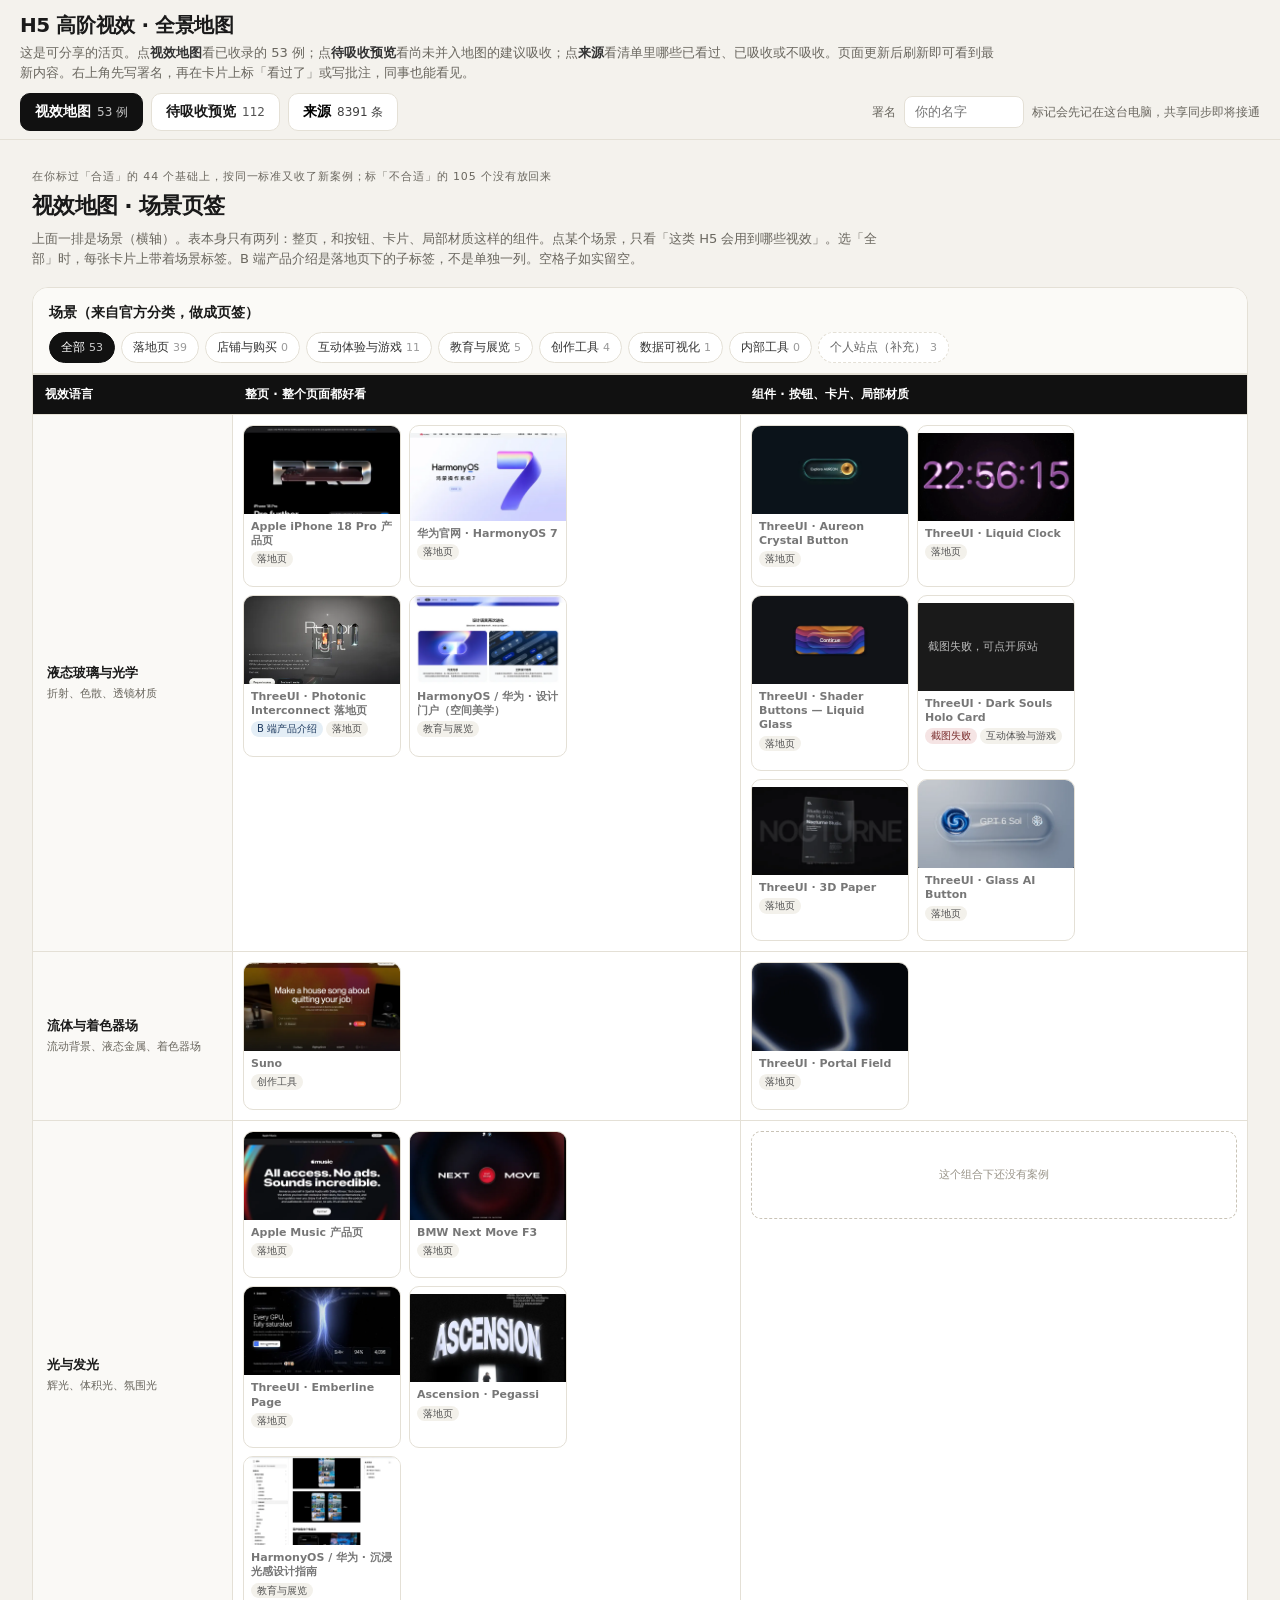
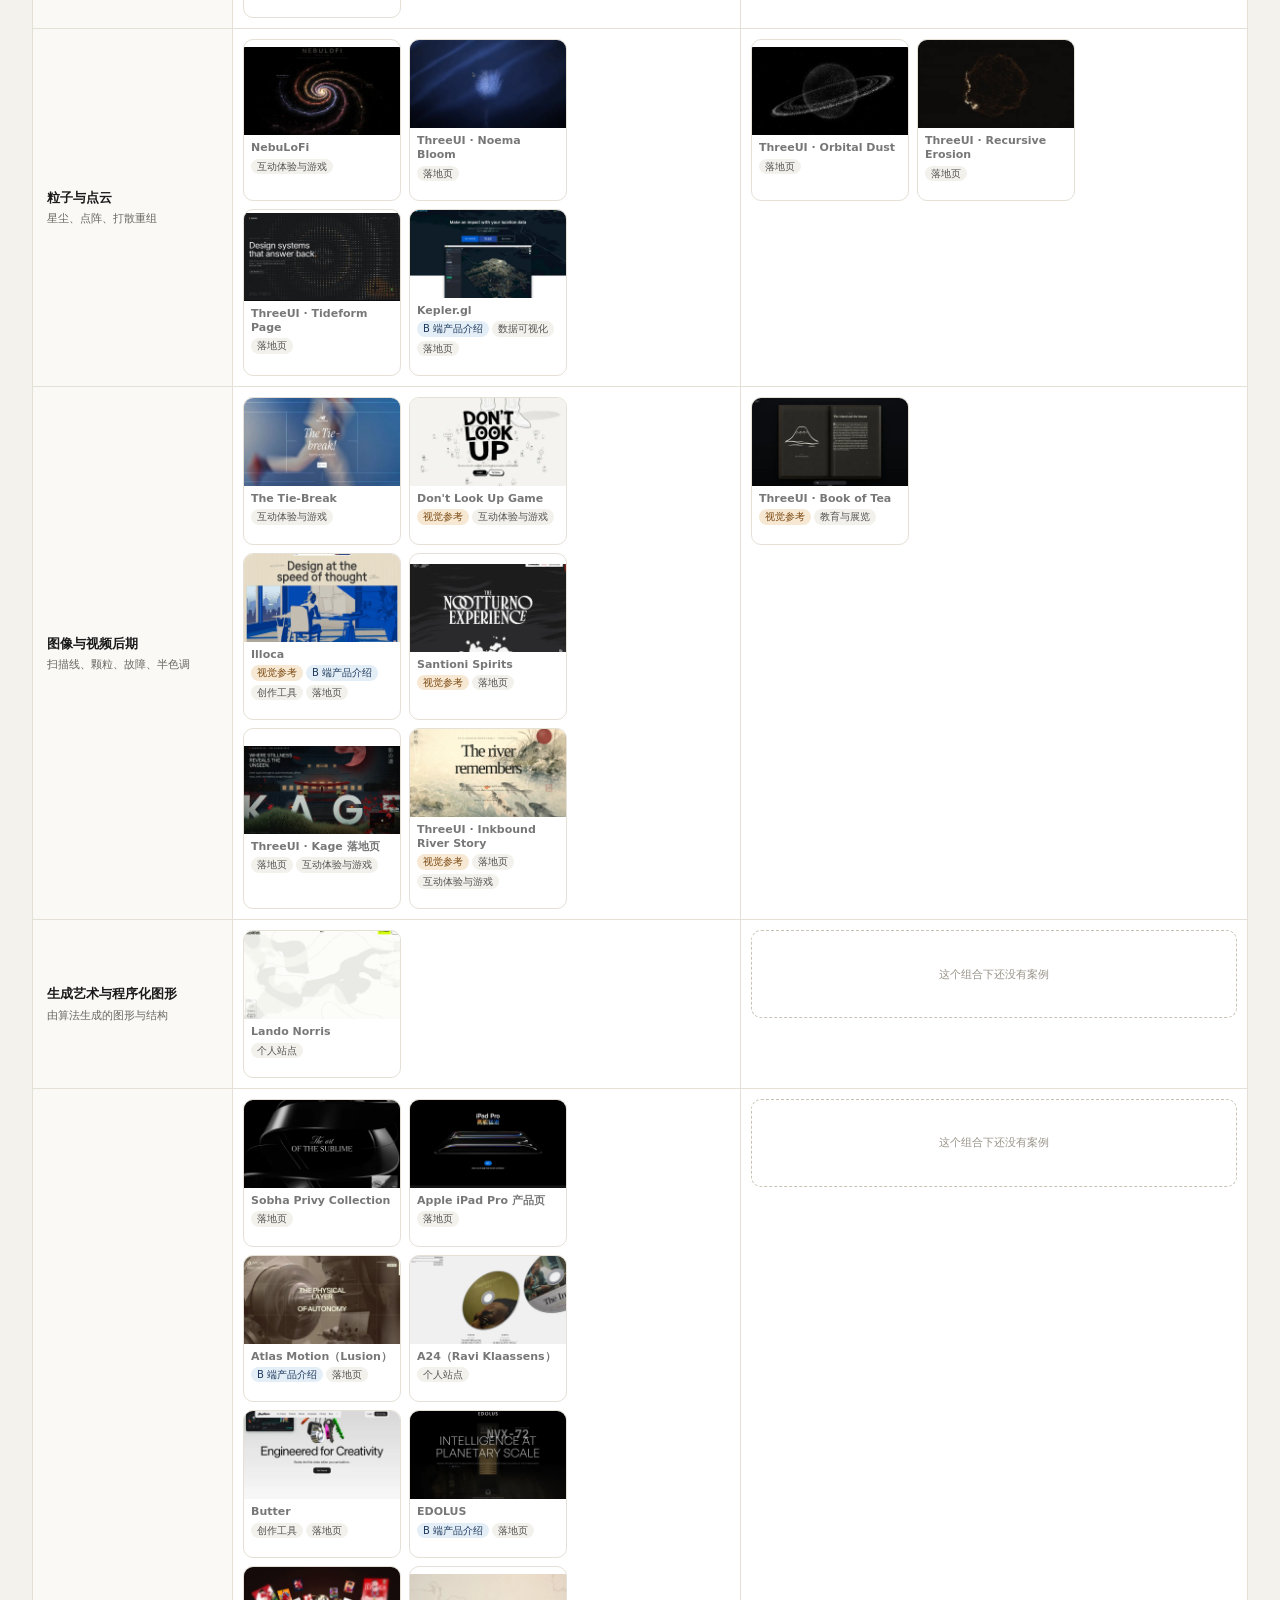
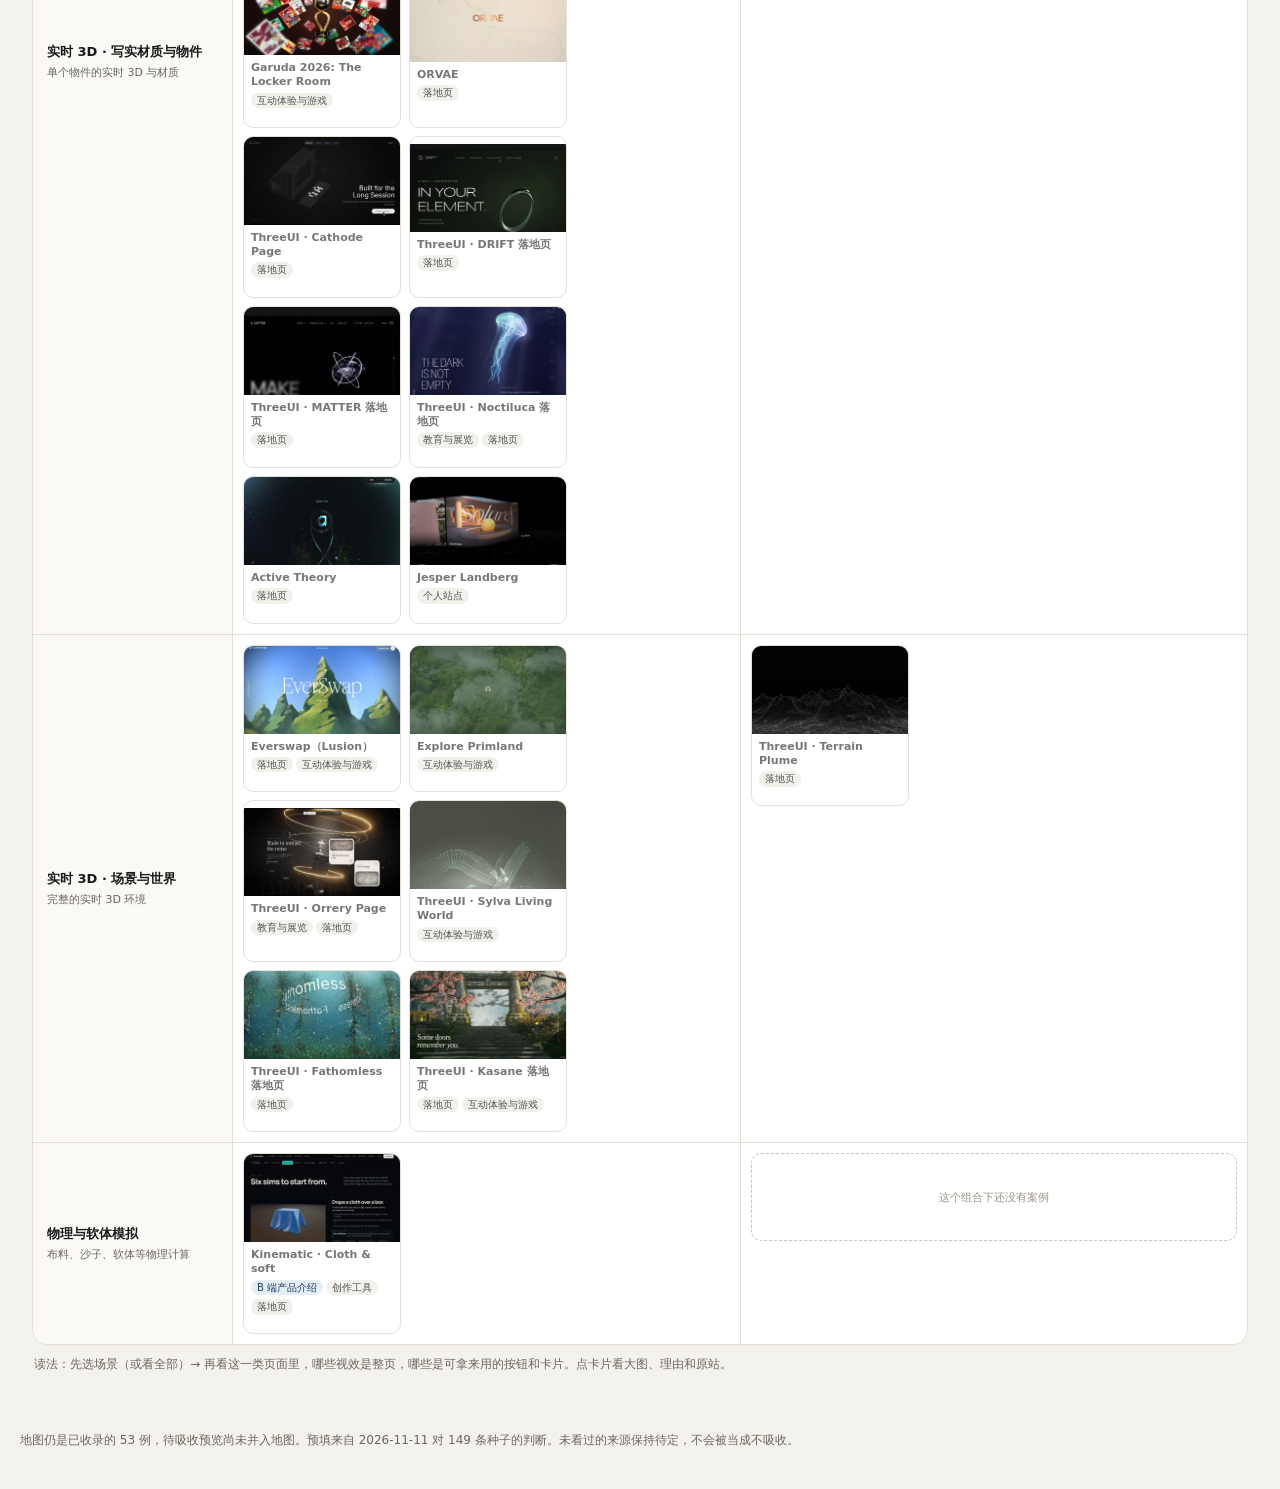
==== index.html @ dbc1c1e2 "Add living H5 VFX map and staging preview for link sharing. The page keeps the current 53-case map a" ====
<!DOCTYPE html>
<html lang="zh-Hans">
<head>
<meta charset="UTF-8">
<meta name="viewport" content="width=device-width, initial-scale=1">
<meta name="robots" content="noindex,nofollow">
<title>H5 高阶视效 · 全景地图（活页）</title>
<style>


:root{
  --bg:#f4f2ed; --ink:#1a1a1a; --muted:#6a675f; --line:#e4e0d6;
  --card:#fff; --gold:#b45309; --dash:#c9c3b6;
  --ok:#0d7a4f; --okbg:#e8f6ee; --no:#9a3b32; --nobg:#fbeceb;
  --wait:#6b5a2c; --waitbg:#f4efe3; --accent:#111; --empty:#f0eee8;
}
*{box-sizing:border-box}
html,body{margin:0;background:var(--bg);color:var(--ink);
  font:14px/1.55 "SF Pro Text","PingFang SC","Noto Sans SC","Noto Sans CJK SC",system-ui,sans-serif}
a{color:inherit}
button,input,textarea,select{font:inherit}
button{cursor:pointer}
.shell-top{
  position:sticky;top:0;z-index:40;
  background:rgba(244,242,237,.94);
  backdrop-filter:saturate(1.2) blur(10px);
  border-bottom:1px solid var(--line);
  padding:10px 20px 8px;
}
.shell-wrap{max-width:1400px;margin:0 auto}
.shell-top h1{font-size:20px;margin:0 0 2px;font-weight:650;letter-spacing:-.02em}
.shell-lead{margin:0 0 10px;color:var(--muted);font-size:13px;max-width:980px}
.shell-lead strong{color:#333;font-weight:600}
.pane-switch{display:flex;gap:8px;align-items:center;flex-wrap:wrap}
.pane-btn{border:1px solid var(--line);background:#fff;border-radius:10px;padding:7px 14px;font-size:14px;font-weight:600}
.pane-btn.on{background:#111;color:#fff;border-color:#111}
.pane-btn .n{margin-left:6px;font-size:12px;font-weight:500;opacity:.75}
#pane-map{display:block}
#pane-sources{display:none}
body.show-sources #pane-map{display:none}
body.show-sources #pane-sources{display:block}
body.show-sources #src-toolbar{display:block}
#src-toolbar{display:none;margin-top:8px}
.shell-foot{max-width:1400px;margin:0 auto;padding:8px 20px 40px;color:var(--muted);font-size:12px}
#pane-map{font:13px/1.55 "SF Pro Text","PingFang SC","Noto Sans SC","Noto Sans CJK SC",system-ui,sans-serif}

#pane-map {




.page{padding:28px 32px 48px;max-width:1400px;margin:0 auto}
.kicker{font-size:11px;letter-spacing:.08em;color:var(--muted);margin:0 0 4px}
h1{font-size:22px;margin:0 0 6px;letter-spacing:-.03em;font-weight:650}
.lead{margin:0 0 18px;color:var(--muted);max-width:860px;font-size:13px}
.map{background:#fff;border:1px solid var(--line);border-radius:16px;overflow:hidden;box-shadow:0 1px 0 rgba(0,0,0,.02)}
.map-head{padding:14px 16px 10px;border-bottom:1px solid var(--line);background:#fbfaf7}
.map-title{font-weight:650;font-size:14px;margin:0 0 8px}
.tabs{display:flex;flex-wrap:wrap;gap:6px}
.tab{border:1px solid var(--line);background:#fff;border-radius:999px;padding:5px 11px;font-size:12px;color:#333;cursor:pointer}
.tab:hover{border-color:#111}
.tab.on{background:#111;color:#fff;border-color:#111}
.tab.sub{border-style:dashed;color:#666}
.tab.sub.on{background:#333;border-style:solid;color:#fff}
.tab .n{margin-left:4px;color:#999;font-size:11px}
.tab.on .n{color:#ccc}
.grid{display:grid;grid-template-columns:200px 1fr 1fr;gap:0}
.th,.rh,.cell{border-top:1px solid var(--line)}
.th{background:#111;color:#fff;min-height:40px;display:flex;align-items:center;padding:8px 12px;font-size:12px;font-weight:600}
.rh{padding:12px 14px;background:#faf9f6;display:flex;flex-direction:column;justify-content:center;border-right:1px solid var(--line)}
.rh b{font-size:13px;font-weight:650}
.rh span{font-size:11px;color:var(--muted);margin-top:2px}
.cell{padding:10px;display:flex;gap:8px;flex-wrap:wrap;align-content:flex-start;background:#fff;min-height:118px}
.cell + .cell{border-left:1px solid var(--line)}
.card{width:158px;border-radius:10px;overflow:hidden;border:1px solid var(--line);background:#fff;cursor:pointer;text-align:left;padding:0;font:inherit;color:inherit}
.card:hover{border-color:#111;box-shadow:0 2px 8px rgba(0,0,0,.06)}
.card .pic{height:88px;background:#111;position:relative;overflow:hidden}
.card .pic img{width:100%;height:100%;object-fit:cover;display:block}
.card .placeholder{height:88px;background:#1a1a1a;color:#bbb;font-size:11px;padding:12px 10px;display:flex;align-items:center;line-height:1.45}
.card .meta{padding:6px 7px 8px}
.card .meta b{display:block;font-size:11px;font-weight:650;line-height:1.3}
.pill{display:inline-block;margin-top:3px;margin-right:3px;font-size:10px;color:#555;background:#f3f1eb;border-radius:999px;padding:0 6px}
.pill.ref{color:#7c4a12;background:#f6e8d3}
.pill.bend{color:#1e3a5f;background:#e4eef6}
.pill.fail{color:#7a2e2e;background:#f5e4e4}
.empty{width:100%;border:1px dashed var(--dash);border-radius:10px;color:#9a958a;font-size:11px;padding:16px 10px;text-align:center;align-self:stretch;display:flex;align-items:center;justify-content:center;min-height:88px}
.caption{font-size:12px;color:var(--muted);margin:10px 2px 0;line-height:1.6}








.meta{color:#777;font-size:12.5px;margin-bottom:10px}



@media(max-width:900px){
  .grid{grid-template-columns:1fr}
  .th:first-child,.rh{display:none}
  
}

}

#m{position:fixed;inset:0;background:rgba(0,0,0,.78);display:none;align-items:center;justify-content:center;z-index:50;padding:24px}
#m.on{display:flex}
#m .box{background:#fff;border-radius:12px;max-width:1180px;width:100%;max-height:94vh;overflow:auto;display:grid;grid-template-columns:minmax(0,2.1fr) minmax(280px,1fr)}
#m .box .imgwrap{background:#111}
#m .box img{width:100%;display:block}
#m .box .placeholder-big{min-height:360px;display:flex;align-items:center;justify-content:center;color:#bbb;padding:32px;text-align:center;line-height:1.6;background:#1a1a1a}
#m .info{padding:18px 20px;font-size:13.5px;line-height:1.6}
#m .info h2{font-size:18px;margin:0 0 4px;font-weight:650}
#m .info .meta{color:#777;font-size:12.5px;margin-bottom:10px}
#m .lab{color:#999;font-size:12px;margin-top:10px}
#m .info a.go{display:inline-block;margin-top:14px;background:#1a1a1a;color:#fff;text-decoration:none;padding:7px 14px;border-radius:6px}
#m .x{float:right;cursor:pointer;font-size:22px;color:#999;line-height:1}
@media(max-width:900px){
  #m .box{grid-template-columns:1fr}
}

#src-toolbar, #pane-sources {




a{color:inherit}
button,input,textarea,select{font:inherit}
button{cursor:pointer}
header.top{
  position:sticky;top:0;z-index:30;
  background:rgba(246,245,242,.94);
  backdrop-filter:saturate(1.2) blur(10px);
  border-bottom:1px solid var(--line);
  padding:10px 20px 10px;
}
.wrap{max-width:1180px;margin:0 auto}
h1{font-size:20px;margin:0 0 4px;font-weight:650;letter-spacing:-.02em}
.lead{color:var(--muted);font-size:13px;margin:0 0 12px;max-width:900px}
.lead strong{color:#333;font-weight:600}
.tabs{display:flex;gap:8px;margin:0 0 8px}
.tab{border:1px solid var(--line);background:#fff;border-radius:10px;padding:7px 14px;font-size:14px;font-weight:600}
.tab.active{background:#111;color:#fff;border-color:#111}
.bar{display:flex;flex-wrap:wrap;gap:8px;align-items:center}
.progress{font-variant-numeric:tabular-nums;font-weight:600;margin-right:4px}
.pill{display:inline-flex;align-items:center;gap:4px;border:1px solid var(--line);background:#fff;border-radius:999px;padding:4px 10px;font-size:12px;color:#333}
.pill.active{background:#111;color:#fff;border-color:#111}
.pill.ok{background:var(--okbg);border-color:#cfe8d8;color:var(--ok)}
.pill.ok.active{background:var(--ok);color:#fff;border-color:var(--ok)}
.pill.no{background:var(--nobg);border-color:#f0d0cc;color:var(--no)}
.pill.no.active{background:var(--no);color:#fff;border-color:var(--no)}
.pill.wait{background:var(--waitbg);border-color:#e6dcbd;color:var(--wait)}
.pill.wait.active{background:#6b5a2c;color:#fff;border-color:#6b5a2c}
.actions{margin-left:auto;display:flex;gap:8px;flex-wrap:wrap;align-items:center}
.btn{border:1px solid #111;background:#111;color:#fff;border-radius:8px;padding:6px 12px;font-size:13px}
.btn.sec{background:#fff;color:#111}
.btn:disabled{opacity:.4;cursor:default}
.search{border:1px solid var(--line);background:#fff;border-radius:8px;padding:6px 10px;font-size:13px;min-width:220px}
.keys{font-size:12px;color:var(--muted);margin:6px 0 0}
main{padding:12px 20px 80px}
#view-coverage{display:none}
body.show-coverage #view-sources{display:none}
body.show-coverage #view-coverage{display:block}
body.show-coverage #src-toolbar{display:none}

/* source blocks */
.blocks{display:grid;grid-template-columns:repeat(4,1fr);gap:10px;margin:16px 0 14px}
.bcard{background:#fff;border:1px solid var(--line);border-radius:14px;padding:12px 14px;text-align:left;cursor:pointer}
.bcard:hover{border-color:#cfcabc}
.bcard.active{border-color:#111;box-shadow:inset 3px 0 0 #111}
.bcard h3{margin:0 0 2px;font-size:14px;font-weight:650}
.bcard .n{font-size:22px;font-weight:700;letter-spacing:-.03em;font-variant-numeric:tabular-nums}
.bcard p{margin:4px 0 8px;color:var(--muted);font-size:11px;line-height:1.4;min-height:2.6em}
.bcard .stats{display:flex;flex-wrap:wrap;gap:6px;font-size:11px}
.bcard .stats span{border-radius:999px;padding:1px 7px;border:1px solid var(--line)}
.bcard .stats .a{background:var(--okbg);border-color:#cfe8d8;color:var(--ok)}
.bcard .stats .r{background:var(--nobg);border-color:#f0d0cc;color:var(--no)}
.bcard .stats .p{background:var(--waitbg);border-color:#e6dcbd;color:var(--wait)}
.channels{display:flex;flex-wrap:wrap;gap:6px;margin:0 0 10px;min-height:0}
.listhead{display:flex;justify-content:space-between;align-items:baseline;gap:12px;margin:4px 0 10px}
.listhead h2{font-size:16px;margin:0}
.listhead p{margin:0;color:var(--muted);font-size:13px}

.card{
  background:var(--card);border:1px solid var(--line);border-radius:14px;
  display:grid;grid-template-columns:220px 1fr;gap:0;overflow:hidden;
  margin:0 0 10px;scroll-margin-top:160px;
}
.card.current{outline:2px solid #111;outline-offset:1px}
.card.v-absorbed{border-color:#b7dcc6;box-shadow:inset 3px 0 0 var(--ok)}
.card.v-rejected{border-color:#e8c4bf;box-shadow:inset 3px 0 0 var(--no)}
.shot{background:#161616;min-height:140px;position:relative}
.shot img{width:100%;height:148px;object-fit:cover;display:block;background:#111}
.shot .ph{color:#aaa;display:flex;align-items:center;justify-content:center;height:148px;padding:16px;text-align:center;font-size:13px}
.badge{position:absolute;top:8px;left:8px;font-size:11px;padding:2px 7px;border-radius:999px;background:rgba(0,0,0,.72);color:#fff}
.badge.gold{left:auto;right:8px;background:#111;color:#f4d38a}
.badge.inherit{left:auto;right:8px;background:#3b4a6b;color:#fff}
.body{padding:12px 14px 14px;display:flex;flex-direction:column;gap:6px}
.body h3{margin:0;font-size:15px;font-weight:650}
.body h3 a{text-decoration:none}
.body h3 a:hover{text-decoration:underline}
.meta{display:flex;flex-wrap:wrap;gap:6px}
.tag{font-size:11px;border:1px solid var(--line);border-radius:999px;padding:1px 7px;color:#444;background:#fafafa}
.excerpt,.detail,.mine{margin:0;font-size:13px;color:#333}
.mine,.detail{font-size:12px;color:var(--muted)}
.rowbtns{display:flex;flex-wrap:wrap;gap:8px;margin-top:4px;align-items:center}
.vbtn{border:1px solid var(--line);background:#fff;border-radius:8px;padding:6px 12px;font-size:13px}
.vbtn.absorbed.sel{background:var(--ok);border-color:var(--ok);color:#fff}
.vbtn.rejected.sel{background:var(--no);border-color:var(--no);color:#fff}
.vbtn.pending.sel{background:#6b5a2c;border-color:#6b5a2c;color:#fff}
.vbtn.absorbed:hover{border-color:var(--ok);color:var(--ok)}
.vbtn.rejected:hover{border-color:var(--no);color:var(--no)}
.open{margin-left:auto;text-decoration:none;border:1px solid #111;background:#111;color:#fff;border-radius:8px;padding:6px 12px;font-size:13px}
.open:hover{background:#333}
.note{width:100%;border:1px solid var(--line);border-radius:8px;padding:6px 8px;font:inherit;font-size:12px;resize:vertical;min-height:40px;display:none}
.card.show-note .note{display:block}
.note-hint{display:none;font-size:12px;color:var(--no);margin:0}
.card.show-note .note-hint{display:block}
.linknote{background:none;border:0;padding:0;color:var(--muted);font-size:12px;text-decoration:underline;cursor:pointer}

.pager{display:flex;flex-wrap:wrap;gap:8px;align-items:center;justify-content:center;margin:18px 0 8px}
.pager .btn.sec.active{background:#111;color:#fff}
.empty{color:var(--muted);padding:24px 0}

/* coverage */
.disclaimer{background:#fff;border:1px solid var(--line);border-radius:14px;padding:14px 16px;margin:16px 0;font-size:13px;color:#333}
.disclaimer b{font-weight:650}
.cov-sum{display:flex;flex-wrap:wrap;gap:8px;margin:0 0 14px}
.matrix-wrap{overflow:auto;border:1px solid var(--line);border-radius:14px;background:#fff}
table.matrix{border-collapse:separate;border-spacing:0;width:100%;min-width:0;font-size:12px}
.matrix th,.matrix td{border-bottom:1px solid var(--line);border-right:1px solid var(--line);padding:7px 6px;vertical-align:top}
.matrix th{background:#faf9f6;font-weight:650;text-align:left}
.matrix th.scene{min-width:96px;max-width:130px}
.matrix th .sub{display:block;font-weight:400;color:var(--muted);font-size:11px}
.matrix td.rowname,.matrix thead th:first-child{position:sticky;left:0;background:#faf9f6;font-weight:650;min-width:118px;max-width:132px;z-index:2;box-shadow:2px 0 0 var(--line)}
.matrix td.rowname{background:#fff}
.matrix td.cell{cursor:pointer;background:#fff}
.matrix td.cell:hover{background:#faf9f6}
.matrix td.cell.empty{background:var(--empty);color:#9a978e;cursor:default}
.cell .counts{font-variant-numeric:tabular-nums;font-weight:650;margin:0 0 4px}
.cell .thumbs{display:flex;flex-wrap:nowrap;gap:4px;overflow:hidden}
.cell .thumbs img{width:46px;height:32px;object-fit:cover;border-radius:4px;background:#111;flex:0 0 auto}
.cell .thumbs .mini-ph{width:46px;height:32px;border-radius:4px;background:#eee;color:#999;display:flex;align-items:center;justify-content:center;font-size:10px;flex:0 0 auto}
.cell .counts{white-space:nowrap}
.legend{color:var(--muted);font-size:12px;margin:8px 0 18px}
.cov-list{margin-top:8px}
.cov-list h3{font-size:15px;margin:18px 0 8px}
.uncat{background:#fff;border:1px solid var(--line);border-radius:14px;padding:14px 16px}

footer{max-width:1180px;margin:0 auto;padding:8px 20px 40px;color:var(--muted);font-size:12px}

.modal-bg{position:fixed;inset:0;background:rgba(0,0,0,.35);z-index:50;display:flex;align-items:flex-start;justify-content:center;padding:8vh 16px 16px}
.modal{background:#fff;border-radius:16px;max-width:720px;width:100%;max-height:80vh;overflow:auto;padding:18px 18px 20px;box-shadow:0 10px 40px rgba(0,0,0,.15)}
.modal h2{margin:0 0 8px;font-size:17px}
.modal .reason{border-top:1px solid var(--line);padding:8px 0;font-size:13px}
.modal .reason b{font-weight:650}
.modal .reason .why{color:#333}

@media (max-width:980px){
  .blocks{grid-template-columns:repeat(2,1fr)}
  .card{grid-template-columns:1fr}
  .shot img,.shot .ph{height:160px}
  .open{margin-left:0}
  .search{min-width:0;width:100%}
}

}
.modal-bg{position:fixed;inset:0;background:rgba(0,0,0,.35);z-index:60;display:flex;align-items:flex-start;justify-content:center;padding:8vh 16px 16px}
.modal{background:#fff;border-radius:16px;max-width:720px;width:100%;max-height:80vh;overflow:auto;padding:18px 18px 20px;box-shadow:0 10px 40px rgba(0,0,0,.15)}
.modal h2{margin:0 0 8px;font-size:17px}
.modal .reason{border-top:1px solid var(--line);padding:8px 0;font-size:13px}
.modal .reason b{font-weight:650}
.modal .reason .why{color:#333}

</style>
<link rel="stylesheet" href="shared/annotate.css">
</head>
<body class="show-map">
<header class="shell-top">
  <div class="shell-wrap">
    <h1>H5 高阶视效 · 全景地图</h1>
    <p class="shell-lead">这是可分享的活页。点<strong>视效地图</strong>看已收录的 53 例；点<strong>待吸收预览</strong>看尚未并入地图的建议吸收；点<strong>来源</strong>看清单里哪些已看过、已吸收或不吸收。页面更新后刷新即可看到最新内容。右上角先写署名，再在卡片上标「看过了」或写批注，同事也能看见。</p>
    <div class="pane-switch">
      <button class="pane-btn on" type="button" data-pane="map">视效地图<span class="n" id="map-count"></span></button>
      <a class="pane-btn" href="preview/">待吸收预览<span class="n">112</span></a>
      <button class="pane-btn" type="button" data-pane="sources">来源<span class="n" id="src-count"></span></button>
      <div class="live-who">
        <label for="anno-name">署名</label>
        <input id="anno-name" type="text" maxlength="40" placeholder="你的名字" autocomplete="nickname">
        <span class="live-sync" id="anno-sync"></span>
      </div>
    </div>
    <div id="src-toolbar">
      <div class="bar">
        <span class="progress" id="progress">共 0</span>
        <button class="pill ok" data-filter="absorbed" id="c-ok" type="button">已吸收 0</button>
        <button class="pill no" data-filter="rejected" id="c-no" type="button">不吸收 0</button>
        <button class="pill wait" data-filter="pending" id="c-un" type="button">待定 0</button>
        <button class="pill active" data-filter="all" type="button">全部状态</button>
        <button class="pill" id="btn-reasons" type="button">浏览不吸收原因</button>
        <input class="search" id="search" type="search" placeholder="搜索名称、网址、作者或备注" autocomplete="off">
        <div class="actions">
          <button class="btn sec" id="btn-reset" type="button">恢复预填判断</button>
          <button class="btn sec" id="btn-import" type="button">导入 JSON</button>
          <button class="btn" id="btn-export" type="button">导出 JSON</button>
        </div>
      </div>
      <p class="keys">勾选会保存在这个浏览器里（localStorage，键与文献参考版相同）。键盘：J / K 上下条，1 已吸收，2 不吸收，0 待定，Enter 打开原站。未看过的保持待定。</p>
    </div>
  </div>
</header>

<section id="pane-map">
  <div class="page">
    <p class="kicker">在你标过「合适」的 44 个基础上，按同一标准又收了新案例；标「不合适」的 105 个没有放回来</p>
    <h1>视效地图 · 场景页签</h1>
    <p class="lead">上面一排是场景（横轴）。表本身只有两列：整页，和按钮、卡片、局部材质这样的组件。点某个场景，只看「这类 H5 会用到哪些视效」。选「全部」时，每张卡片上带着场景标签。B 端产品介绍是落地页下的子标签，不是单独一列。空格子如实留空。</p>
    <div class="map">
      <div class="map-head">
        <p class="map-title">场景（来自官方分类，做成页签）</p>
        <div class="tabs" id="tabs"></div>
      </div>
      <div class="grid" id="grid"></div>
    </div>
    <p class="caption" id="cap">读法：先选场景（或看全部）→ 再看这一类页面里，哪些视效是整页，哪些是可拿来用的按钮和卡片。点卡片看大图、理由和原站。</p>
  </div>
</section>

<section id="pane-sources">
  <main class="wrap">
    <section id="view-sources">
      <div class="blocks" id="blocks"></div>
      <div class="channels" id="channels"></div>
      <div class="listhead">
        <h2 id="list-title">全部来源</h2>
        <p id="list-sub"></p>
      </div>
      <div id="list"></div>
      <div class="pager" id="pager"></div>
    </section>
  </main>
</section>

<div id="m"><div class="box" id="box"></div></div>
<footer class="shell-foot">
  地图仍是已收录的 53 例，待吸收预览尚未并入地图。预填来自 2026-11-11 对 149 条种子的判断。未看过的来源保持待定，不会被当成不吸收。
</footer>
<input id="import-file" type="file" accept="application/json,.json" hidden>
<script src="data/meta.js"></script>
<script src="data/blocks.js"></script>
<script src="data/sources-core.js"></script>
<script src="data/sources-sites.js"></script>
<script src="data/sources-x.js"></script>
<script src="data/coverage.js"></script>
<script src="data/map-cases.js"></script>
<script src="app-map.js"></script>
<script src="app-sources.js"></script>
<script src="shared/config.js"></script>
<script src="shared/annotate.js"></script>
<script>
(function(){
  function setPane(name){
    document.body.classList.toggle('show-sources', name==='sources');
    document.body.classList.toggle('show-map', name!=='sources');
    document.querySelectorAll('.pane-btn').forEach(b=>b.classList.toggle('on', b.dataset.pane===name));
    window.scrollTo({top:0});
  }
  document.querySelector('.pane-switch').addEventListener('click', e=>{
    const b=e.target.closest('[data-pane]'); if(!b) return;
    setPane(b.dataset.pane);
  });
  function refreshCounts(){
    const mc=document.getElementById('map-count');
    if(mc && window.MAP_DATA) mc.textContent=window.MAP_DATA.cases.length+' 例';
  }
  refreshCounts();
  var q = new URLSearchParams(location.search).get('pane');
  if (q === 'sources') setPane('sources');
})();
</script>
</body>
</html>
---- shared/annotate.css ----
.shell-top .pane-switch{width:100%}

.live-who{display:flex;align-items:center;gap:8px;margin-left:auto;flex-wrap:wrap}
.live-who label{font-size:12px;color:var(--muted,#6a675f);font-weight:500}
.live-who input{border:1px solid var(--line,#e4e0d6);background:#fff;border-radius:8px;padding:5px 10px;font-size:13px;min-width:120px;width:9em}
.live-who input.need{border-color:#9a3b32;box-shadow:0 0 0 3px rgba(154,59,50,.12)}
.live-sync{font-size:12px;color:var(--muted,#6a675f)}
.live-sync.ok{color:#0d7a4f}
.live-sync.err{color:#9a3b32}
.pane-switch{display:flex;gap:8px;align-items:center;flex-wrap:wrap}
a.pane-btn{text-decoration:none;color:inherit;display:inline-block}
.card{position:relative}
.anno-badge{position:absolute;top:6px;left:6px;z-index:2;display:flex;flex-wrap:wrap;gap:4px;pointer-events:none}
.anno-badge span{font-size:10px;line-height:1.2;padding:2px 6px;border-radius:999px;background:rgba(0,0,0,.72);color:#fff}
.anno-badge span.suit{background:#0d7a4f}
.anno-badge span.unsuit{background:#9a3b32}
.anno-panel{margin-top:14px;padding-top:12px;border-top:1px solid var(--line,#e4e0d6)}
.anno-panel h3{margin:0 0 8px;font-size:13px;font-weight:650}
.anno-btns{display:flex;flex-wrap:wrap;gap:6px;margin:0 0 8px}
.anno-btns button{border:1px solid var(--line,#e4e0d6);background:#fff;border-radius:8px;padding:5px 10px;font-size:12px}
.anno-btns button.on-seen{background:#111;color:#fff;border-color:#111}
.anno-btns button.on-suit{background:#0d7a4f;color:#fff;border-color:#0d7a4f}
.anno-btns button.on-unsuit{background:#9a3b32;color:#fff;border-color:#9a3b32}
.anno-panel textarea{width:100%;border:1px solid var(--line,#e4e0d6);border-radius:8px;padding:6px 8px;font:inherit;font-size:12px;min-height:56px;resize:vertical}
.anno-panel .anno-add{margin-top:6px;border:1px solid #111;background:#111;color:#fff;border-radius:8px;padding:5px 12px;font-size:12px}
.anno-thread{margin:10px 0 0;padding:0;list-style:none;display:flex;flex-direction:column;gap:8px}
.anno-thread li{background:#f7f5f0;border-radius:8px;padding:7px 8px;font-size:12px}
.anno-thread .who{font-weight:650;margin-right:6px}
.anno-thread .when{color:#8a8276;font-size:11px;margin-left:4px}
.anno-marks{font-size:12px;color:#5f584e;margin:0 0 8px;line-height:1.5}
.anno-panel.compact{margin-top:10px;padding-top:10px}
.preview-page .live-shell{
  position:sticky;top:0;z-index:40;
  background:rgba(243,240,234,.94);
  backdrop-filter:saturate(1.2) blur(10px);
  border-bottom:1px solid var(--line,#ddd6cb);
  padding:10px 0;
}
.preview-page .live-shell .wrap{display:block}
.preview-page .live-shell .pane-switch{padding:0 24px}
.preview-page .pane-btn{border:1px solid var(--line,#ddd6cb);background:#fff;border-radius:10px;padding:7px 14px;font-size:14px;font-weight:600;color:inherit;text-decoration:none}
.preview-page .pane-btn.on{background:#111;color:#fff;border-color:#111}
.preview-page .pane-btn .n{margin-left:6px;font-size:12px;font-weight:500;opacity:.75}
.preview-page .live-who{padding:8px 24px 0}
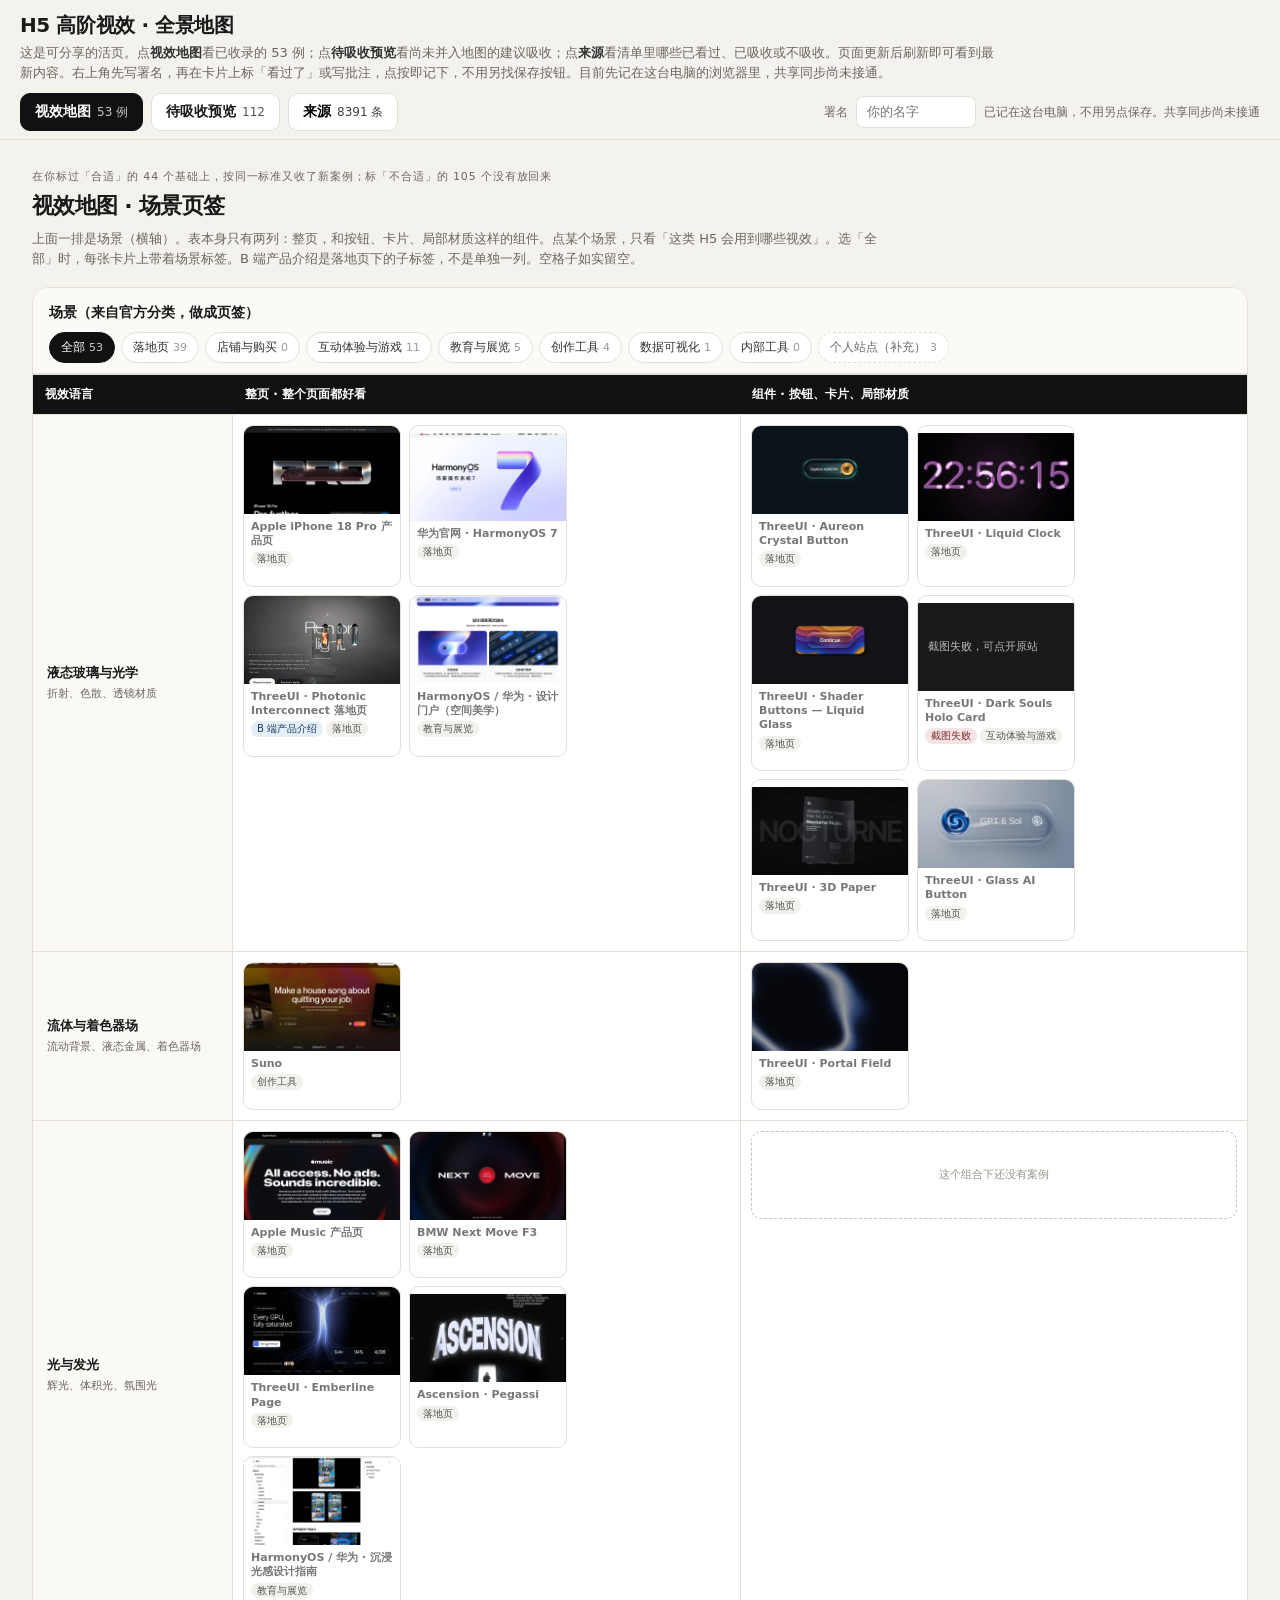
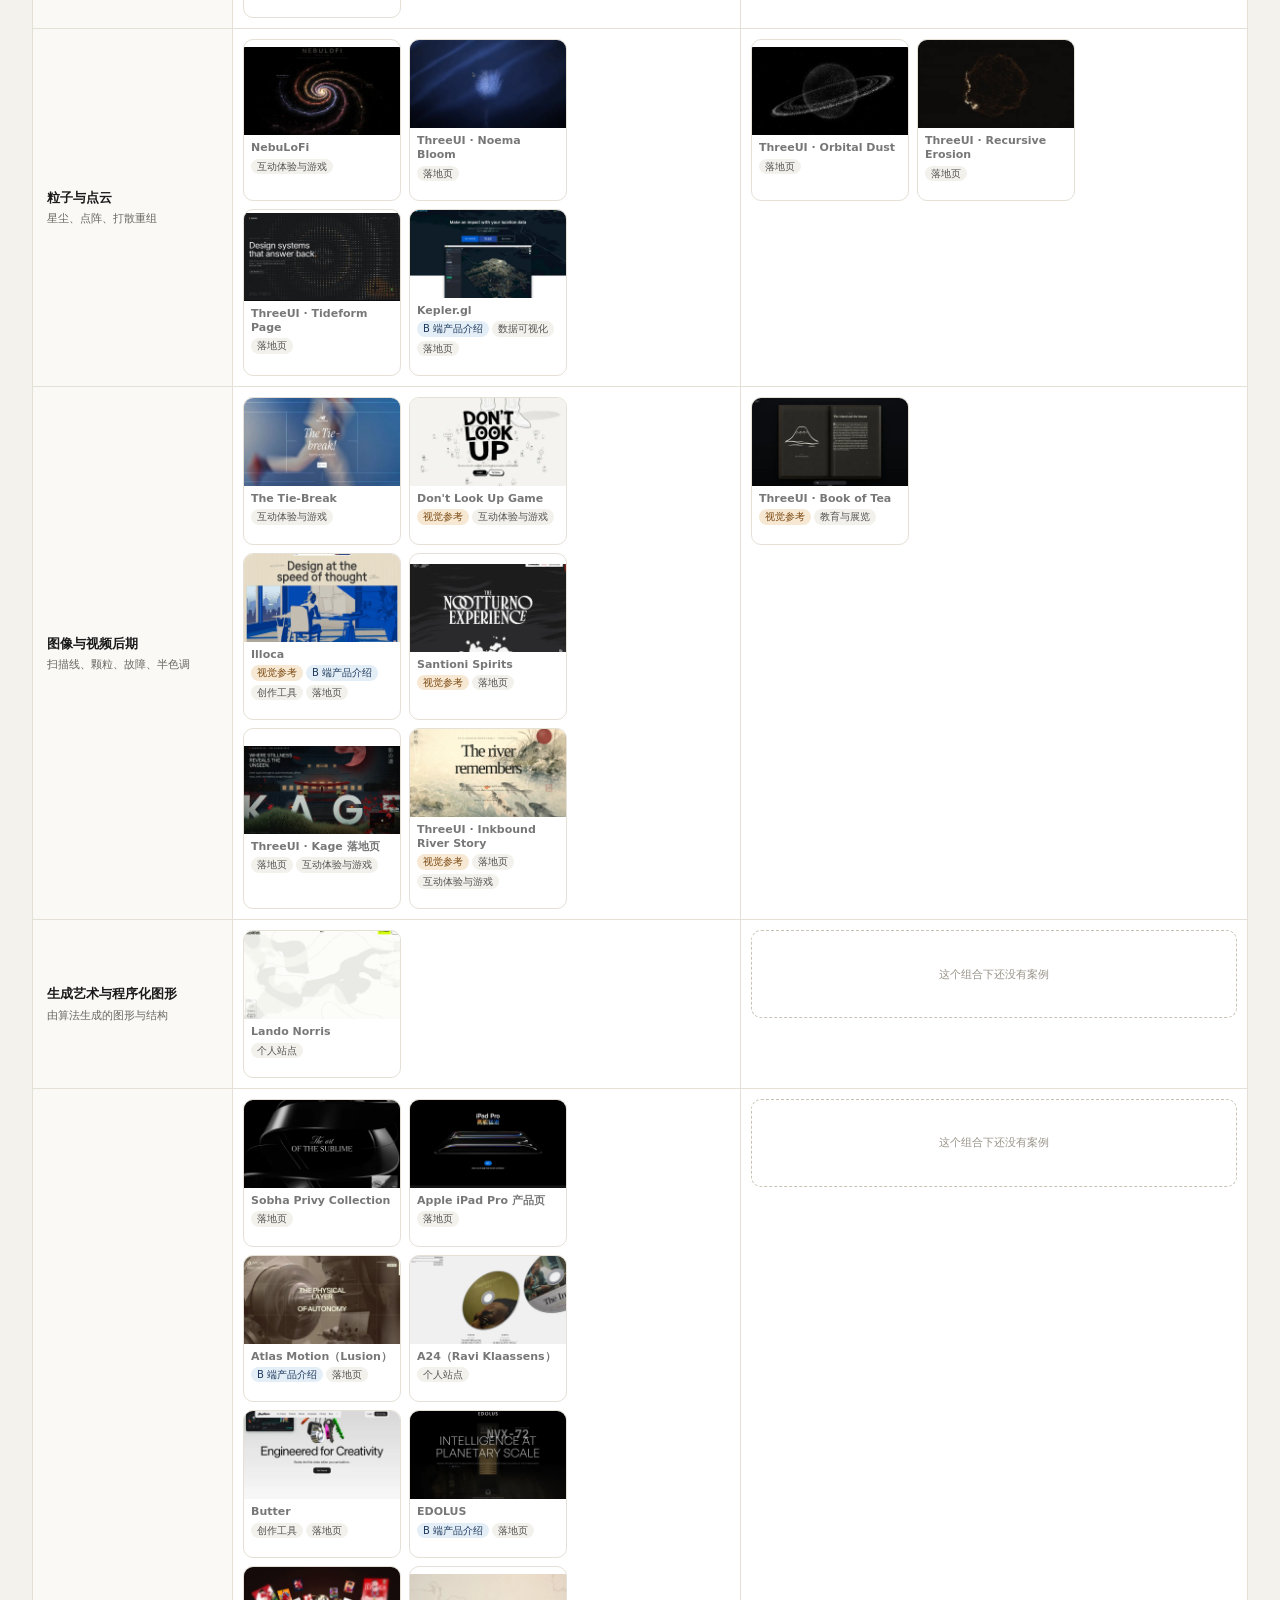
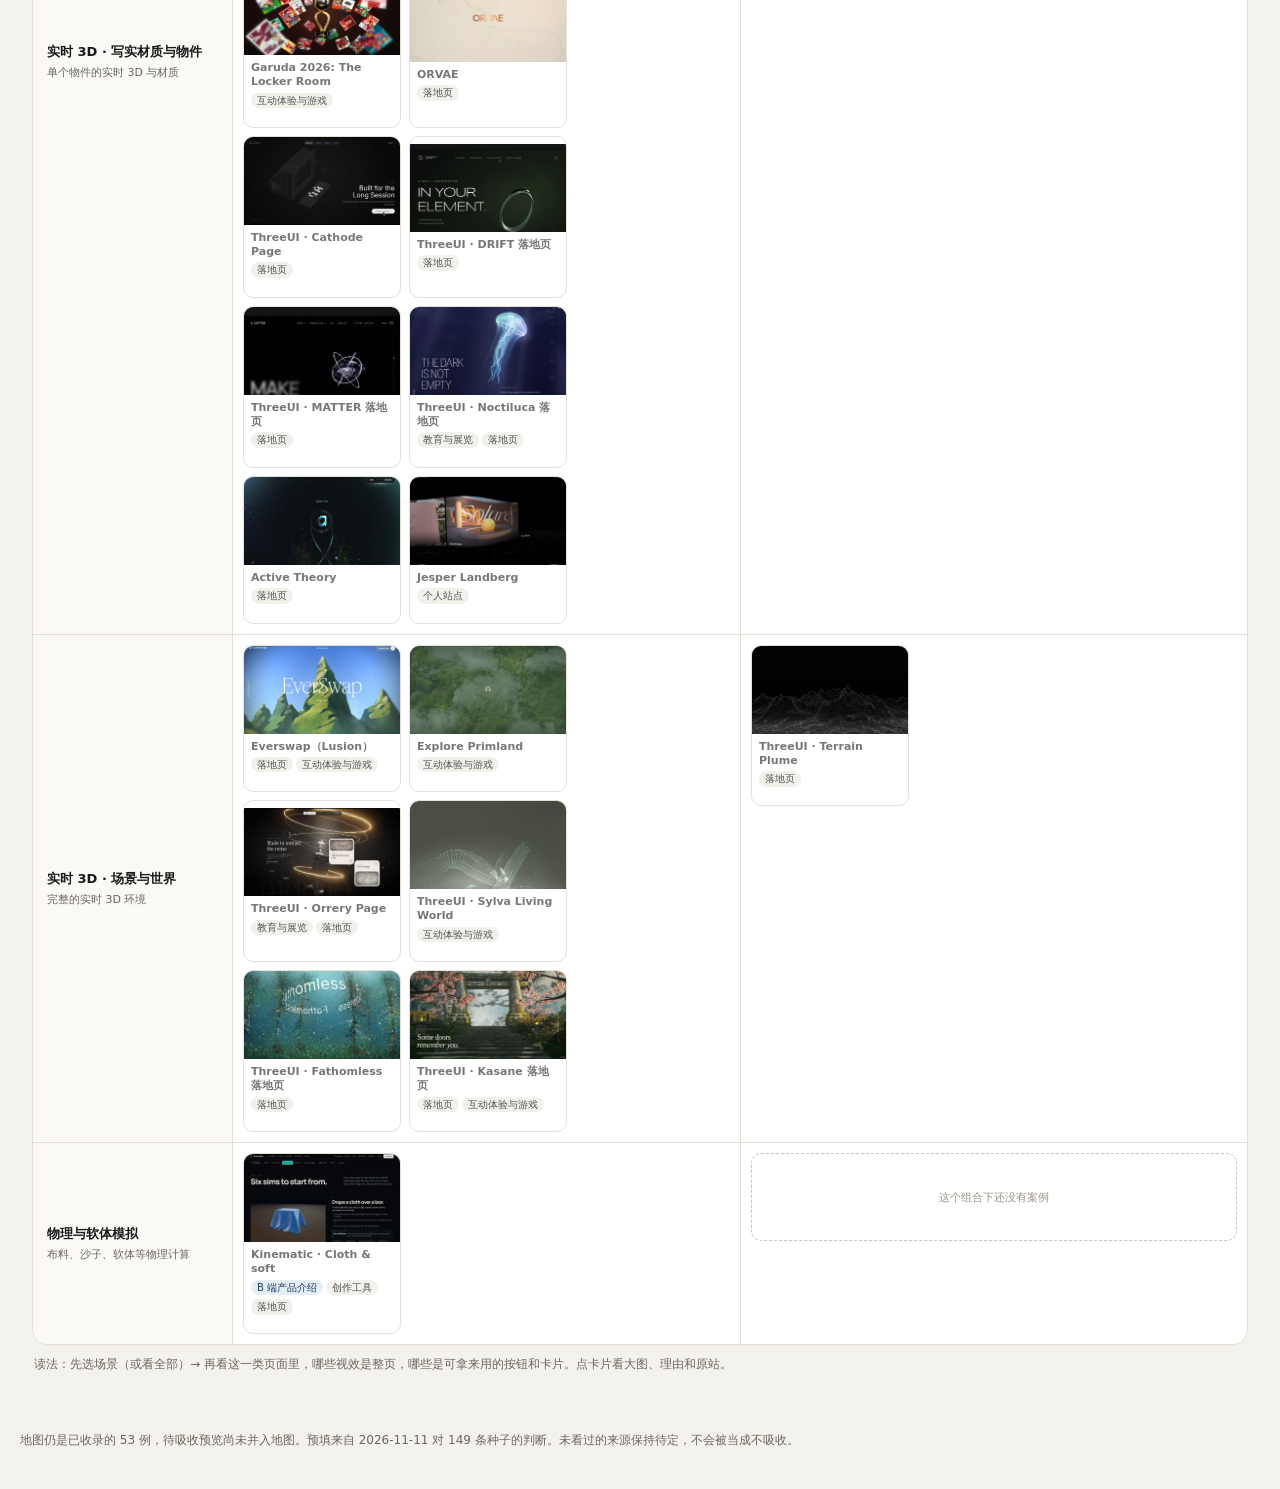
==== commit e3079d86: "Fix annotation panels going blank after leaving the preview page. Load saved marks before the first " ====
--- a/index.html
+++ b/index.html
@@ -281,7 +281,7 @@
 <header class="shell-top">
   <div class="shell-wrap">
     <h1>H5 高阶视效 · 全景地图</h1>
-    <p class="shell-lead">这是可分享的活页。点<strong>视效地图</strong>看已收录的 53 例；点<strong>待吸收预览</strong>看尚未并入地图的建议吸收；点<strong>来源</strong>看清单里哪些已看过、已吸收或不吸收。页面更新后刷新即可看到最新内容。右上角先写署名，再在卡片上标「看过了」或写批注，同事也能看见。</p>
+    <p class="shell-lead">这是可分享的活页。点<strong>视效地图</strong>看已收录的 53 例；点<strong>待吸收预览</strong>看尚未并入地图的建议吸收；点<strong>来源</strong>看清单里哪些已看过、已吸收或不吸收。页面更新后刷新即可看到最新内容。右上角先写署名，再在卡片上标「看过了」或写批注，点按即记下，不用另找保存按钮。目前先记在这台电脑的浏览器里，共享同步尚未接通。</p>
     <div class="pane-switch">
       <button class="pane-btn on" type="button" data-pane="map">视效地图<span class="n" id="map-count"></span></button>
       <a class="pane-btn" href="preview/">待吸收预览<span class="n">112</span></a>
--- a/shared/annotate.css
+++ b/shared/annotate.css
@@ -42,3 +42,10 @@
 .preview-page .pane-btn.on{background:#111;color:#fff;border-color:#111}
 .preview-page .pane-btn .n{margin-left:6px;font-size:12px;font-weight:500;opacity:.75}
 .preview-page .live-who{padding:8px 24px 0}
+
+.anno-hint {
+  margin: 0 0 8px;
+  font-size: 12px;
+  line-height: 1.45;
+  color: #6b7280;
+}
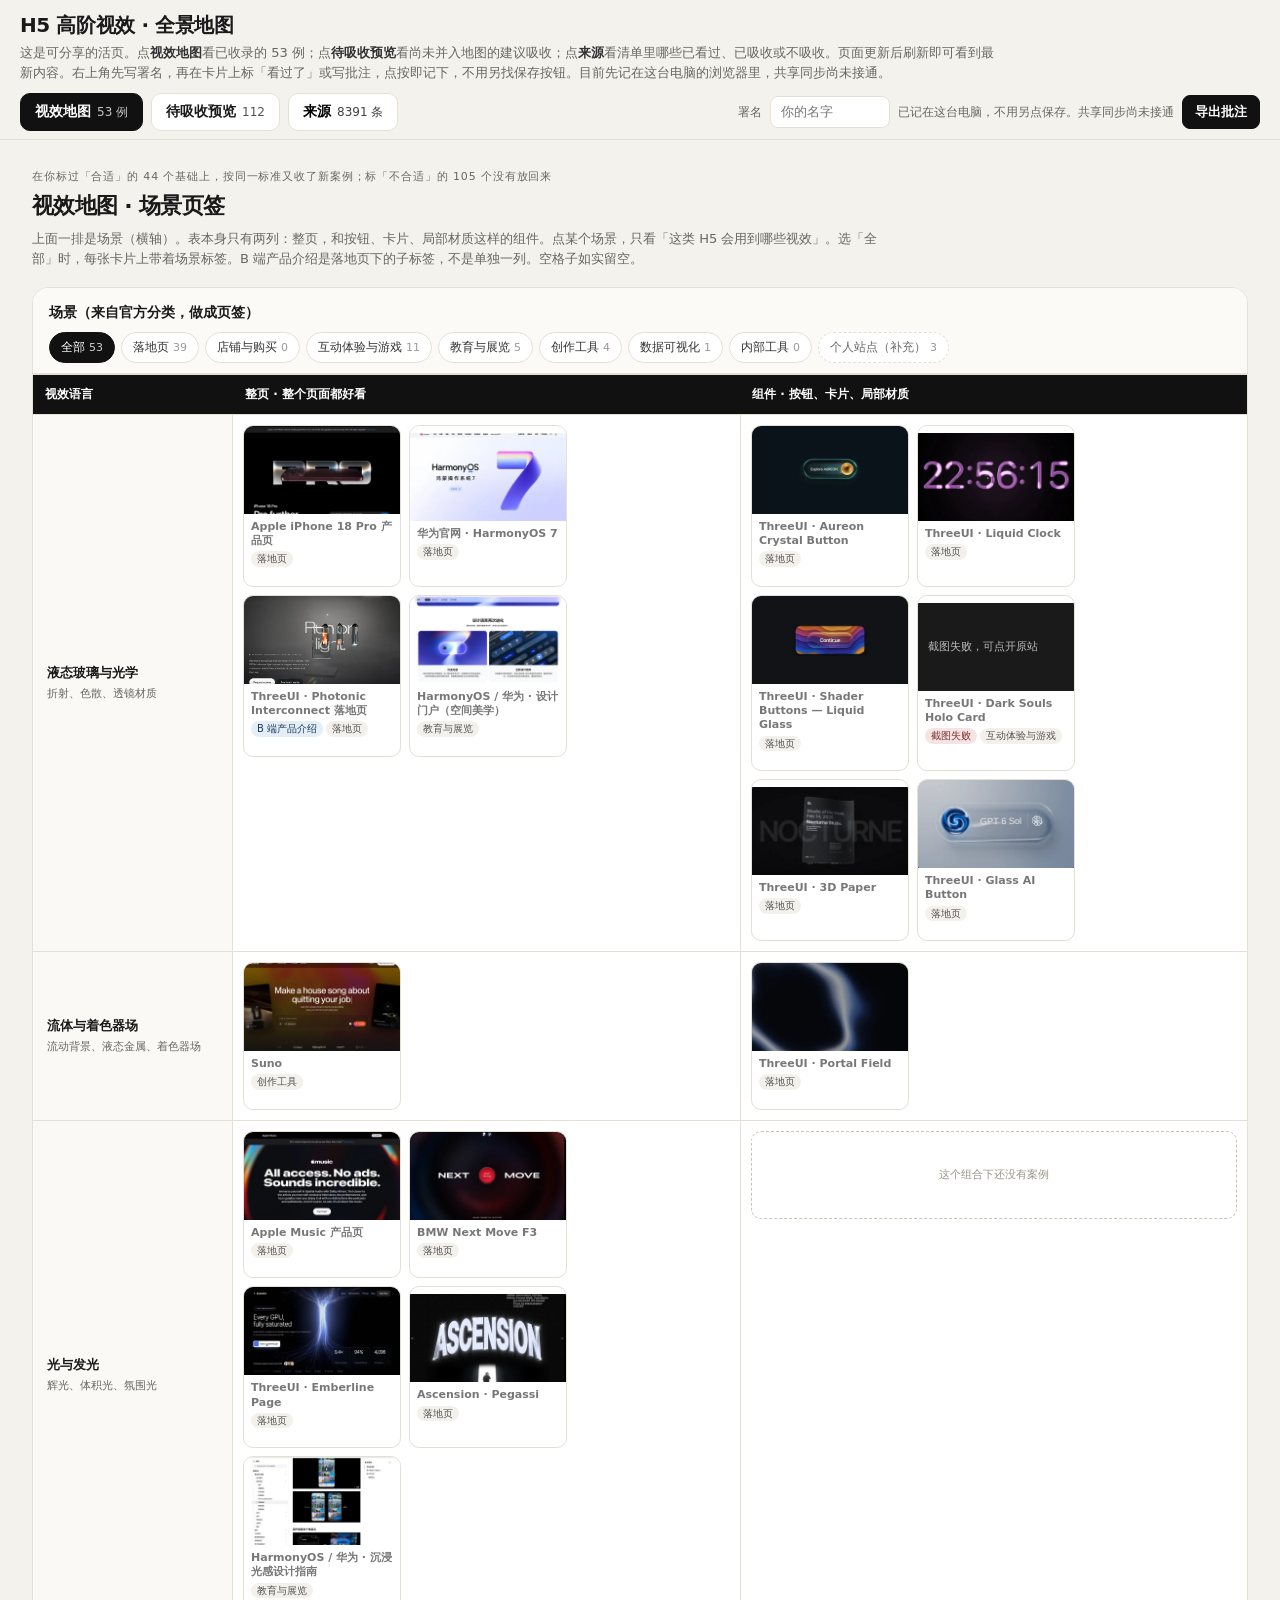
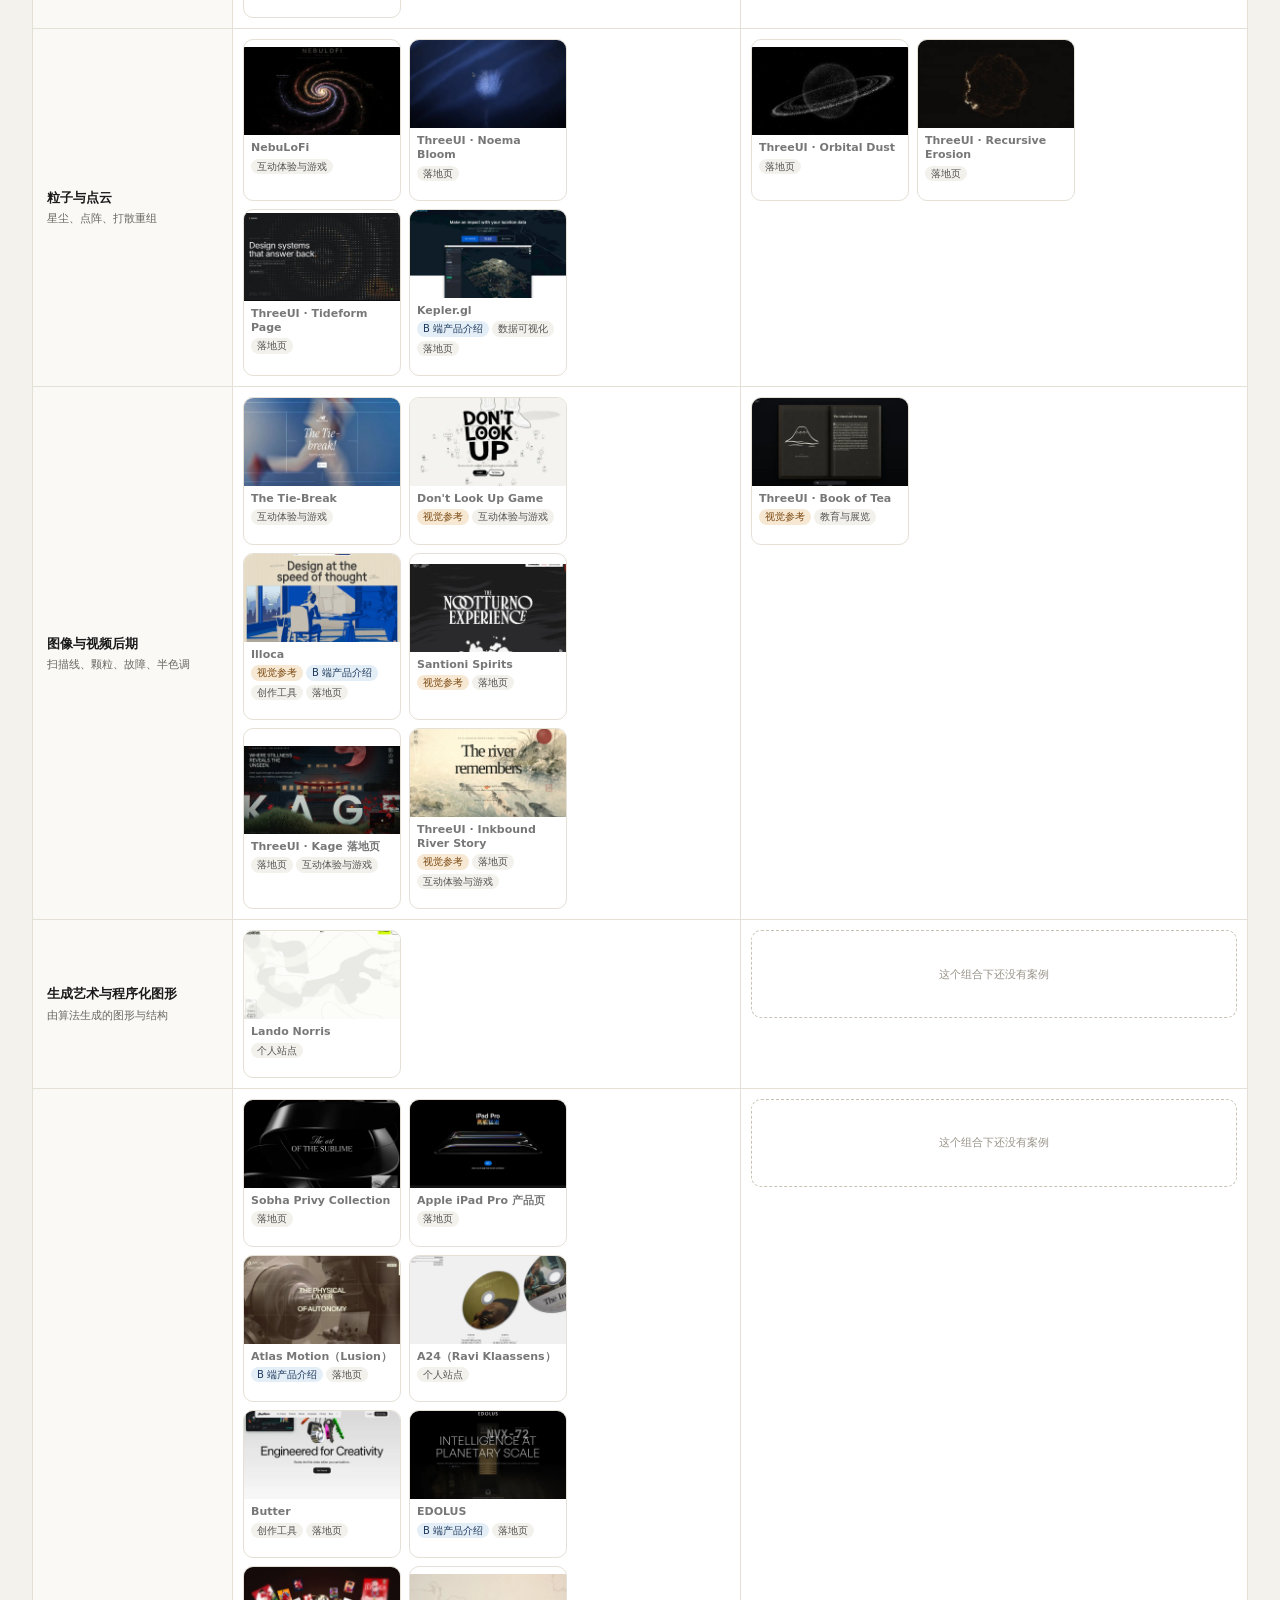
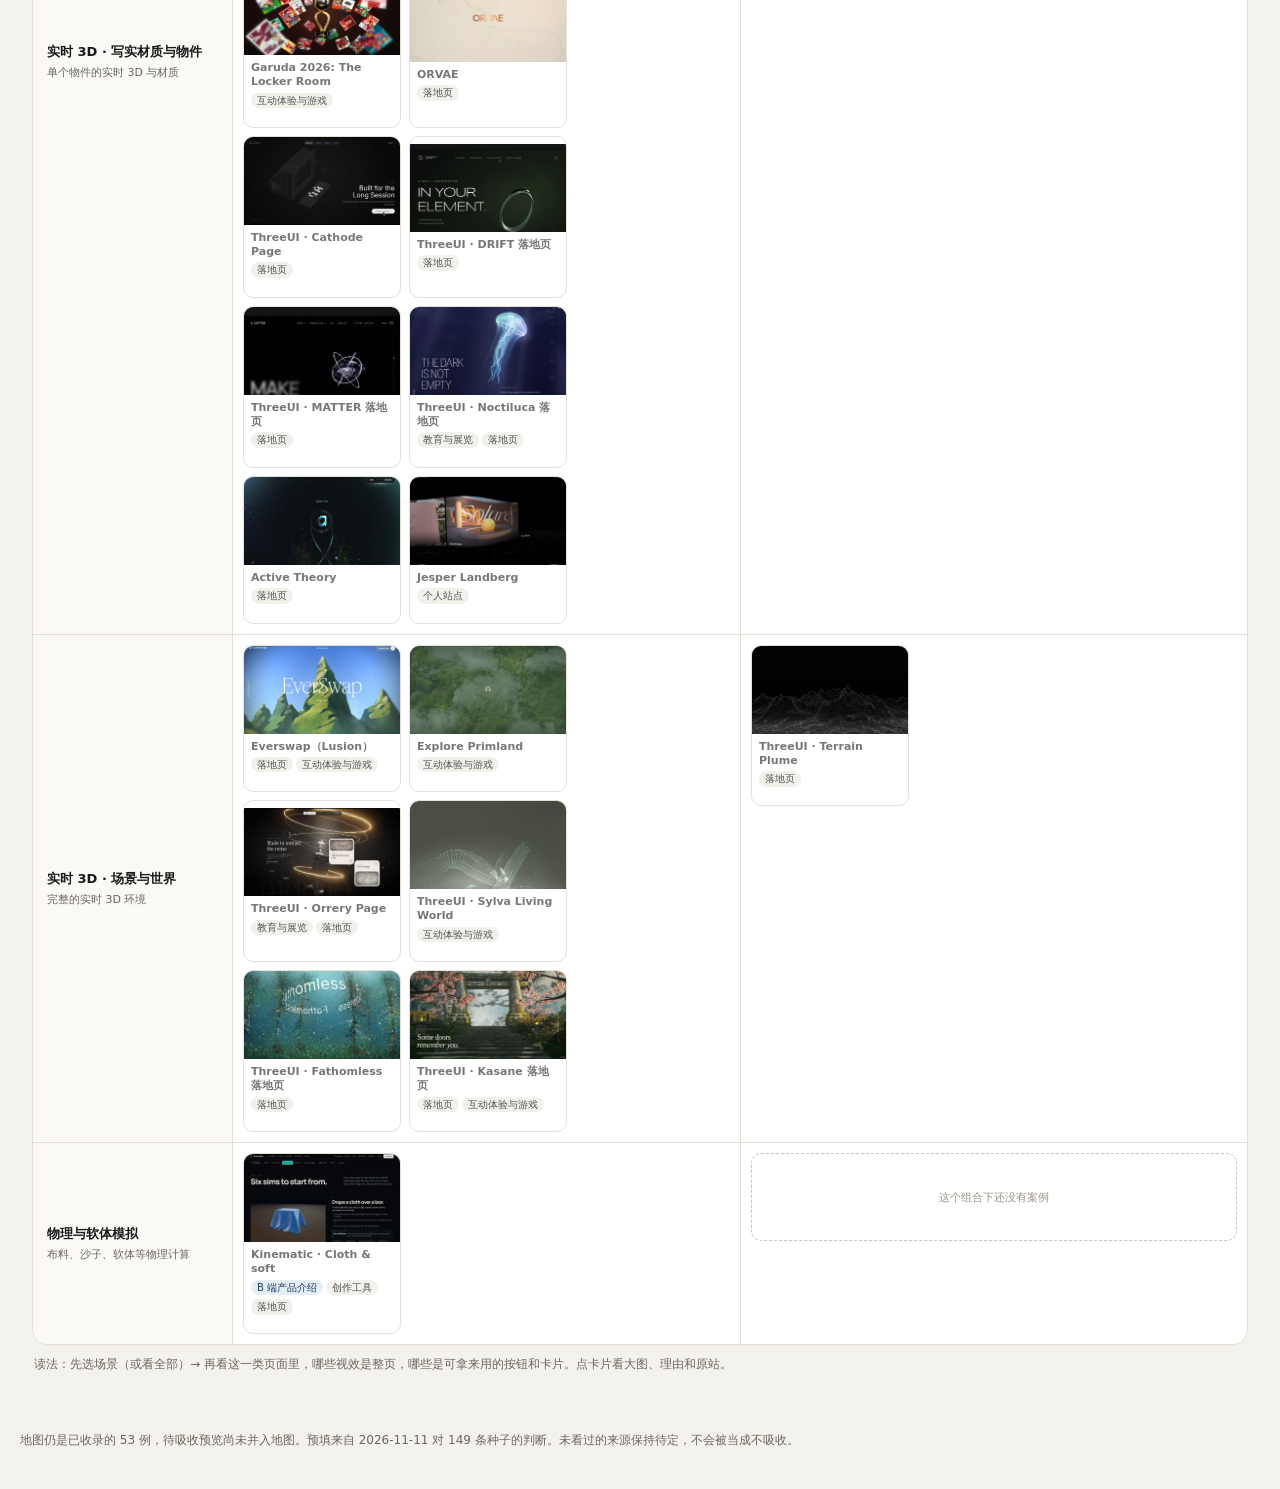
==== commit e2f5e1c7: "Add a one-click button to export annotations as a file." ====
--- a/index.html
+++ b/index.html
@@ -290,6 +290,7 @@
         <label for="anno-name">署名</label>
         <input id="anno-name" type="text" maxlength="40" placeholder="你的名字" autocomplete="nickname">
         <span class="live-sync" id="anno-sync"></span>
+          <button type="button" id="btn-export-notes">导出批注</button>
       </div>
     </div>
     <div id="src-toolbar">
--- a/shared/annotate.css
+++ b/shared/annotate.css
@@ -49,3 +49,17 @@
   line-height: 1.45;
   color: #6b7280;
 }
+
+#btn-export-notes{
+  border:1px solid #111;
+  background:#111;
+  color:#fff;
+  border-radius:8px;
+  padding:6px 12px;
+  font-size:13px;
+  font-weight:600;
+  cursor:pointer;
+  white-space:nowrap;
+}
+#btn-export-notes:hover{opacity:.88}
+#btn-export-notes:active{transform:translateY(1px)}
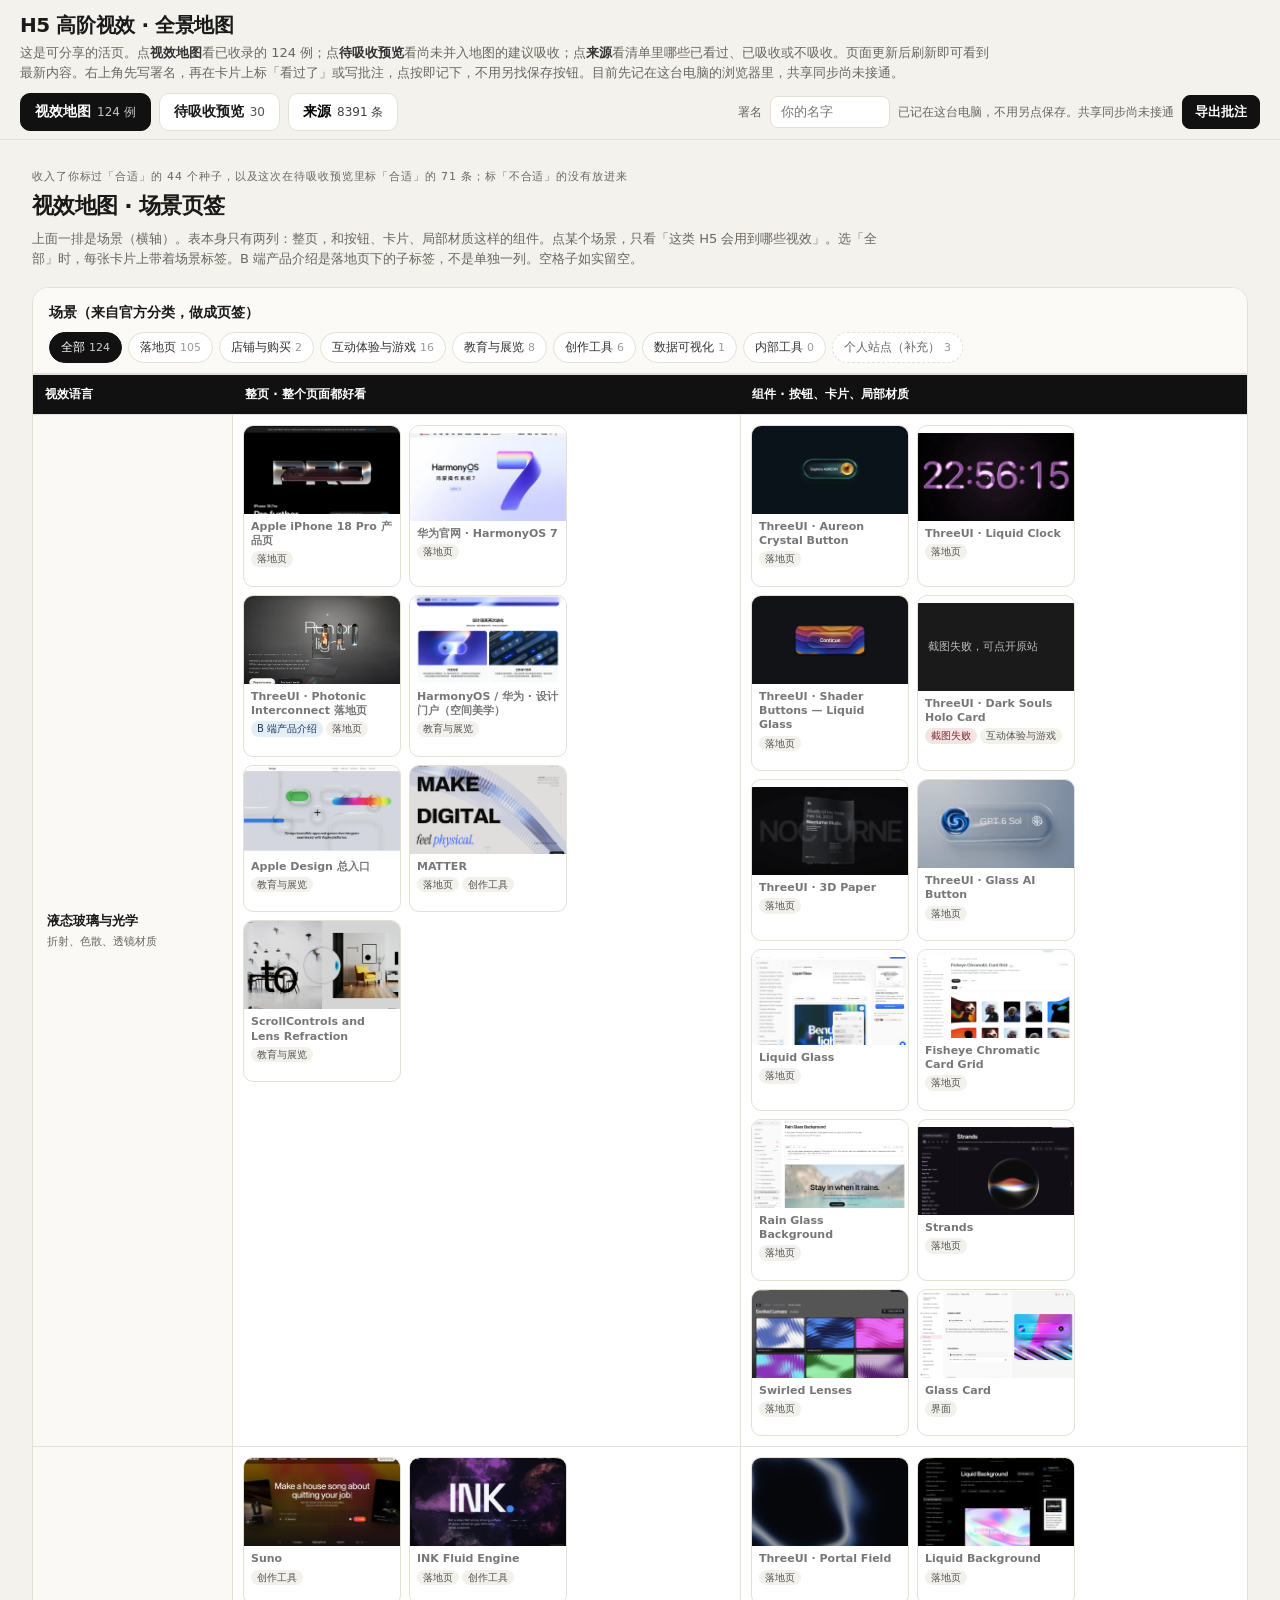
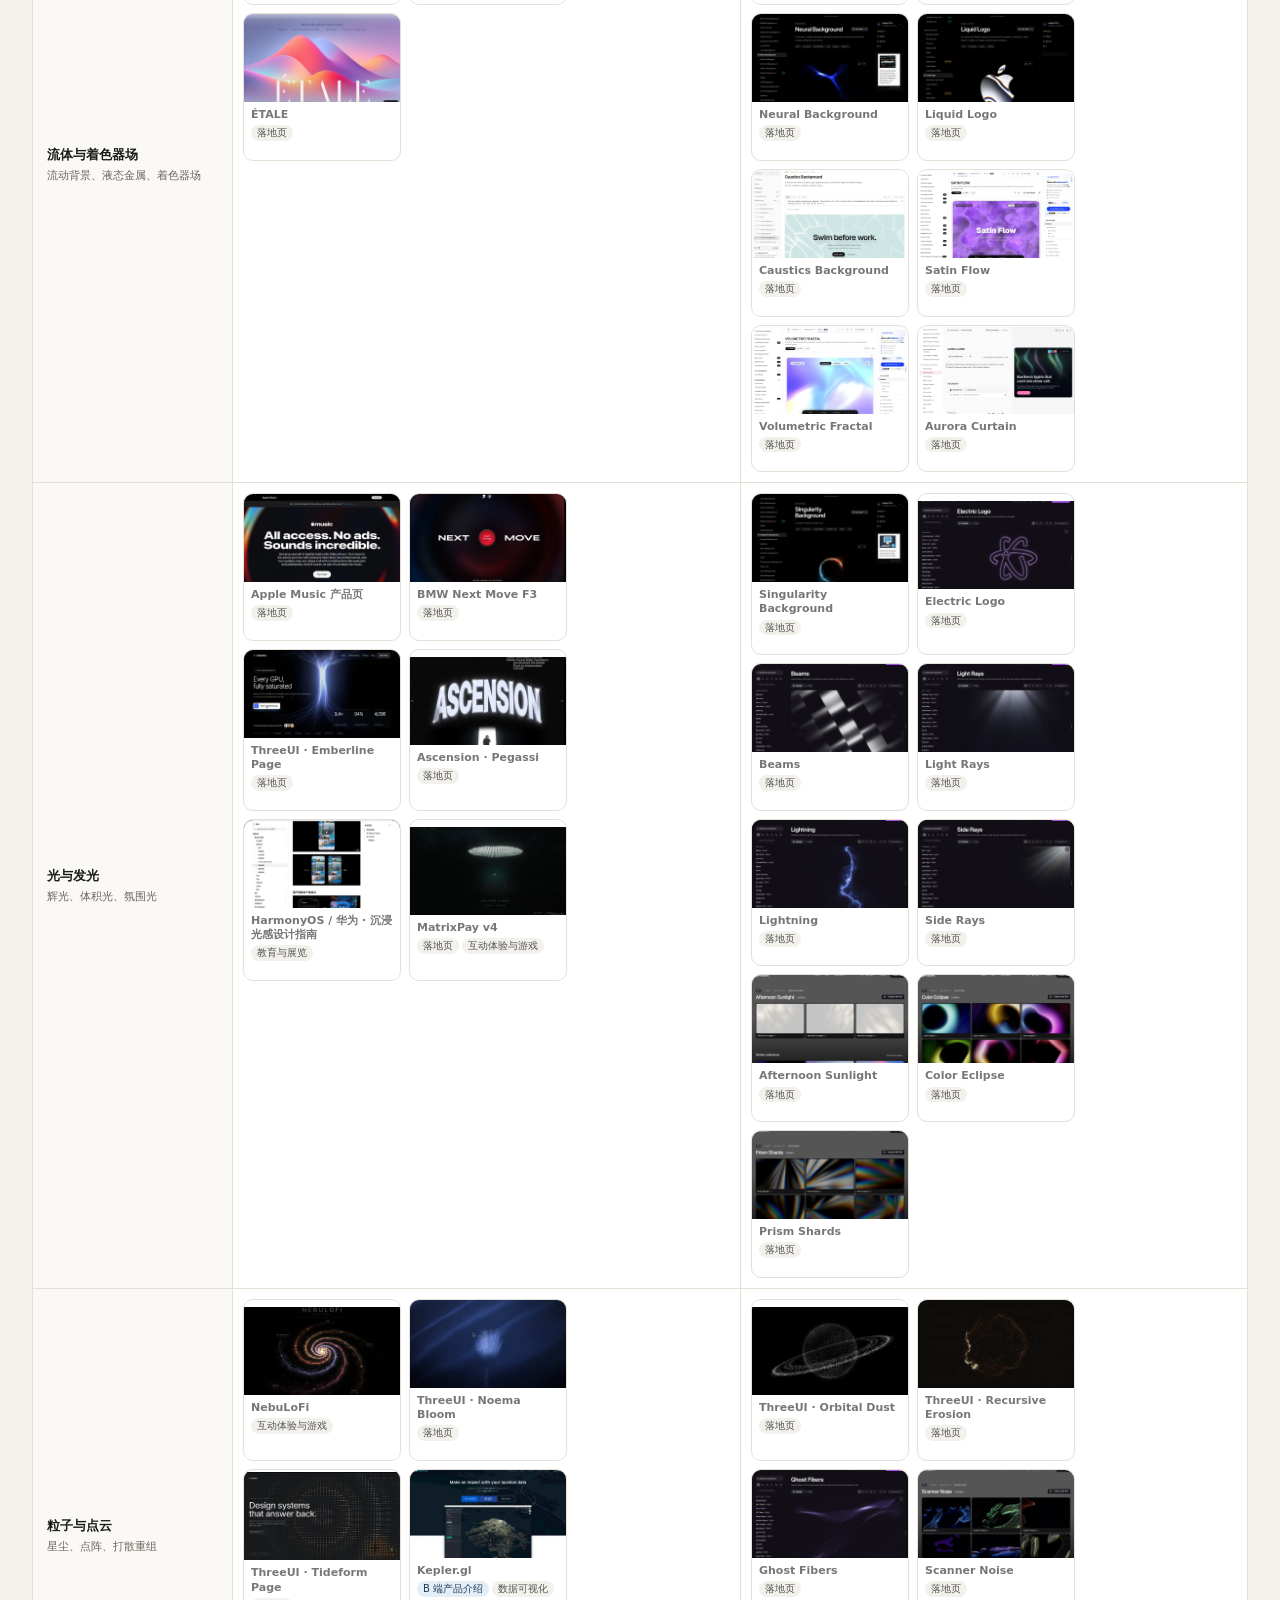
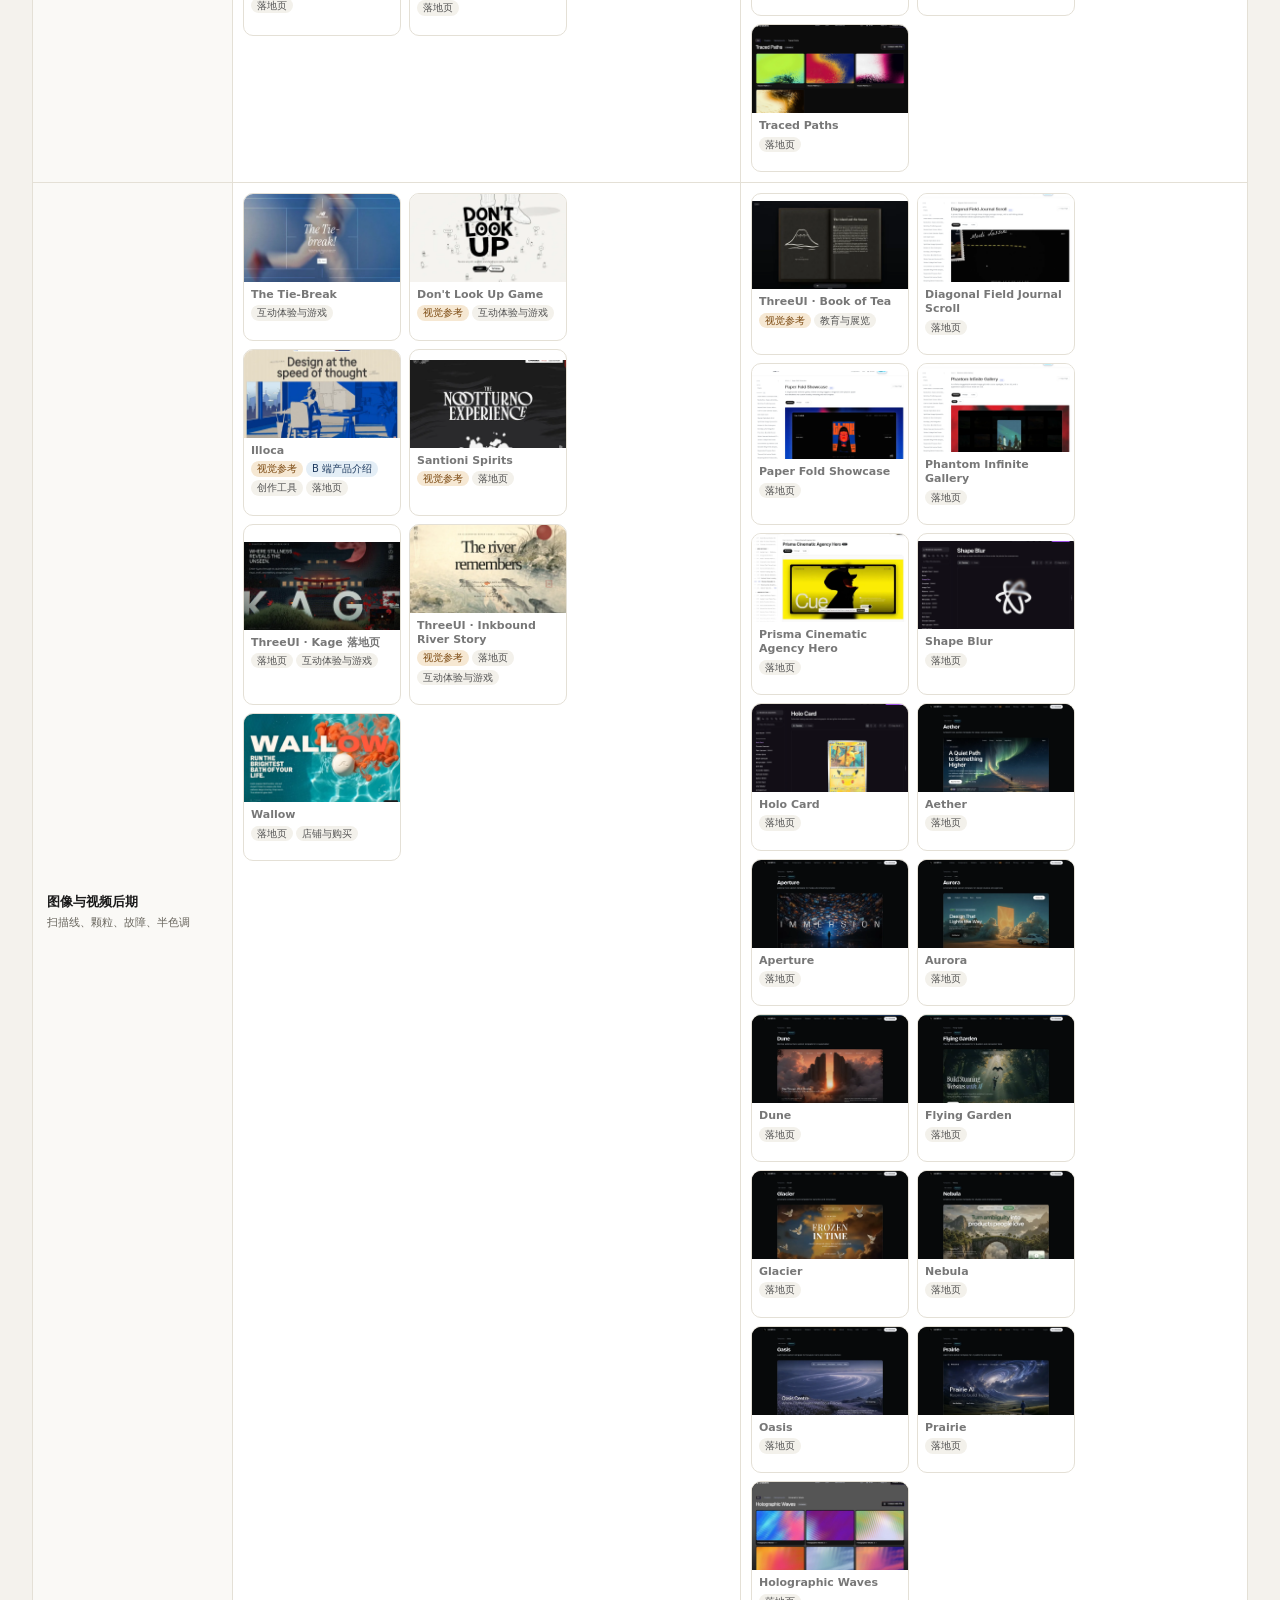
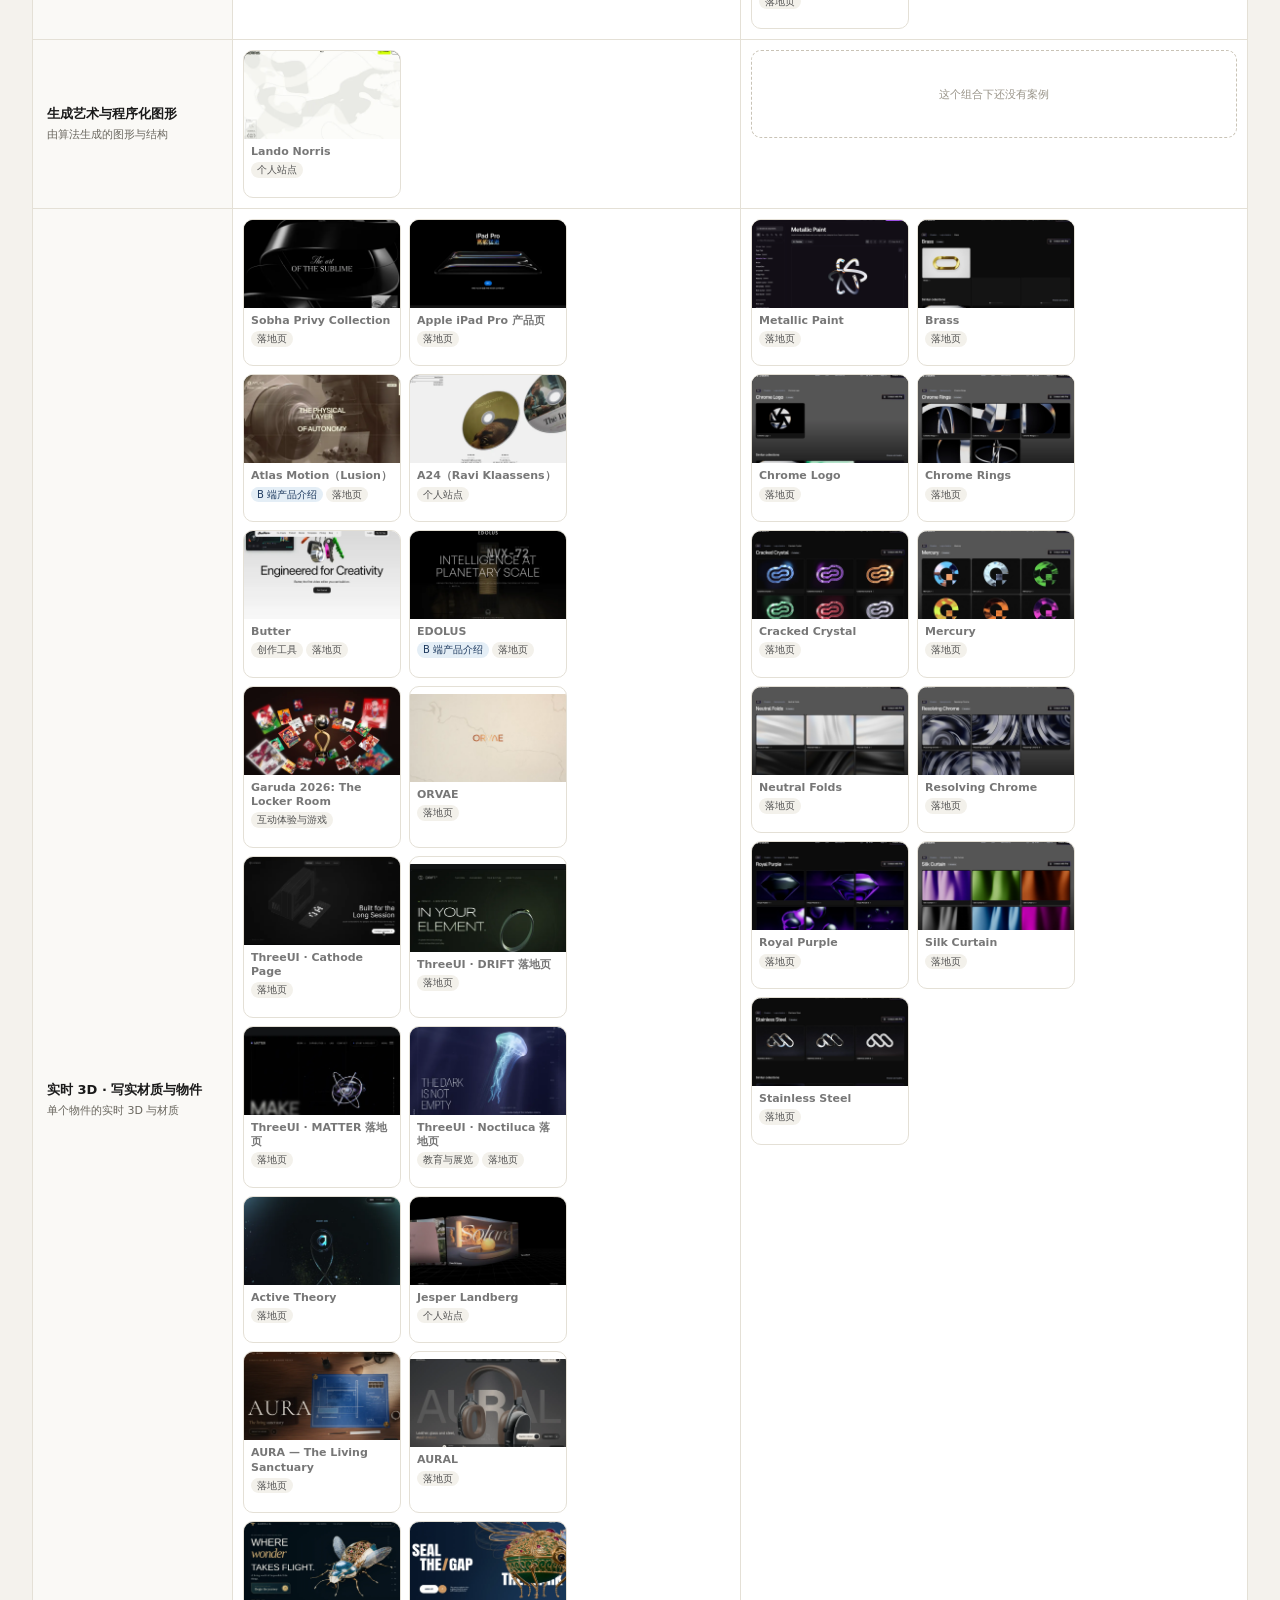
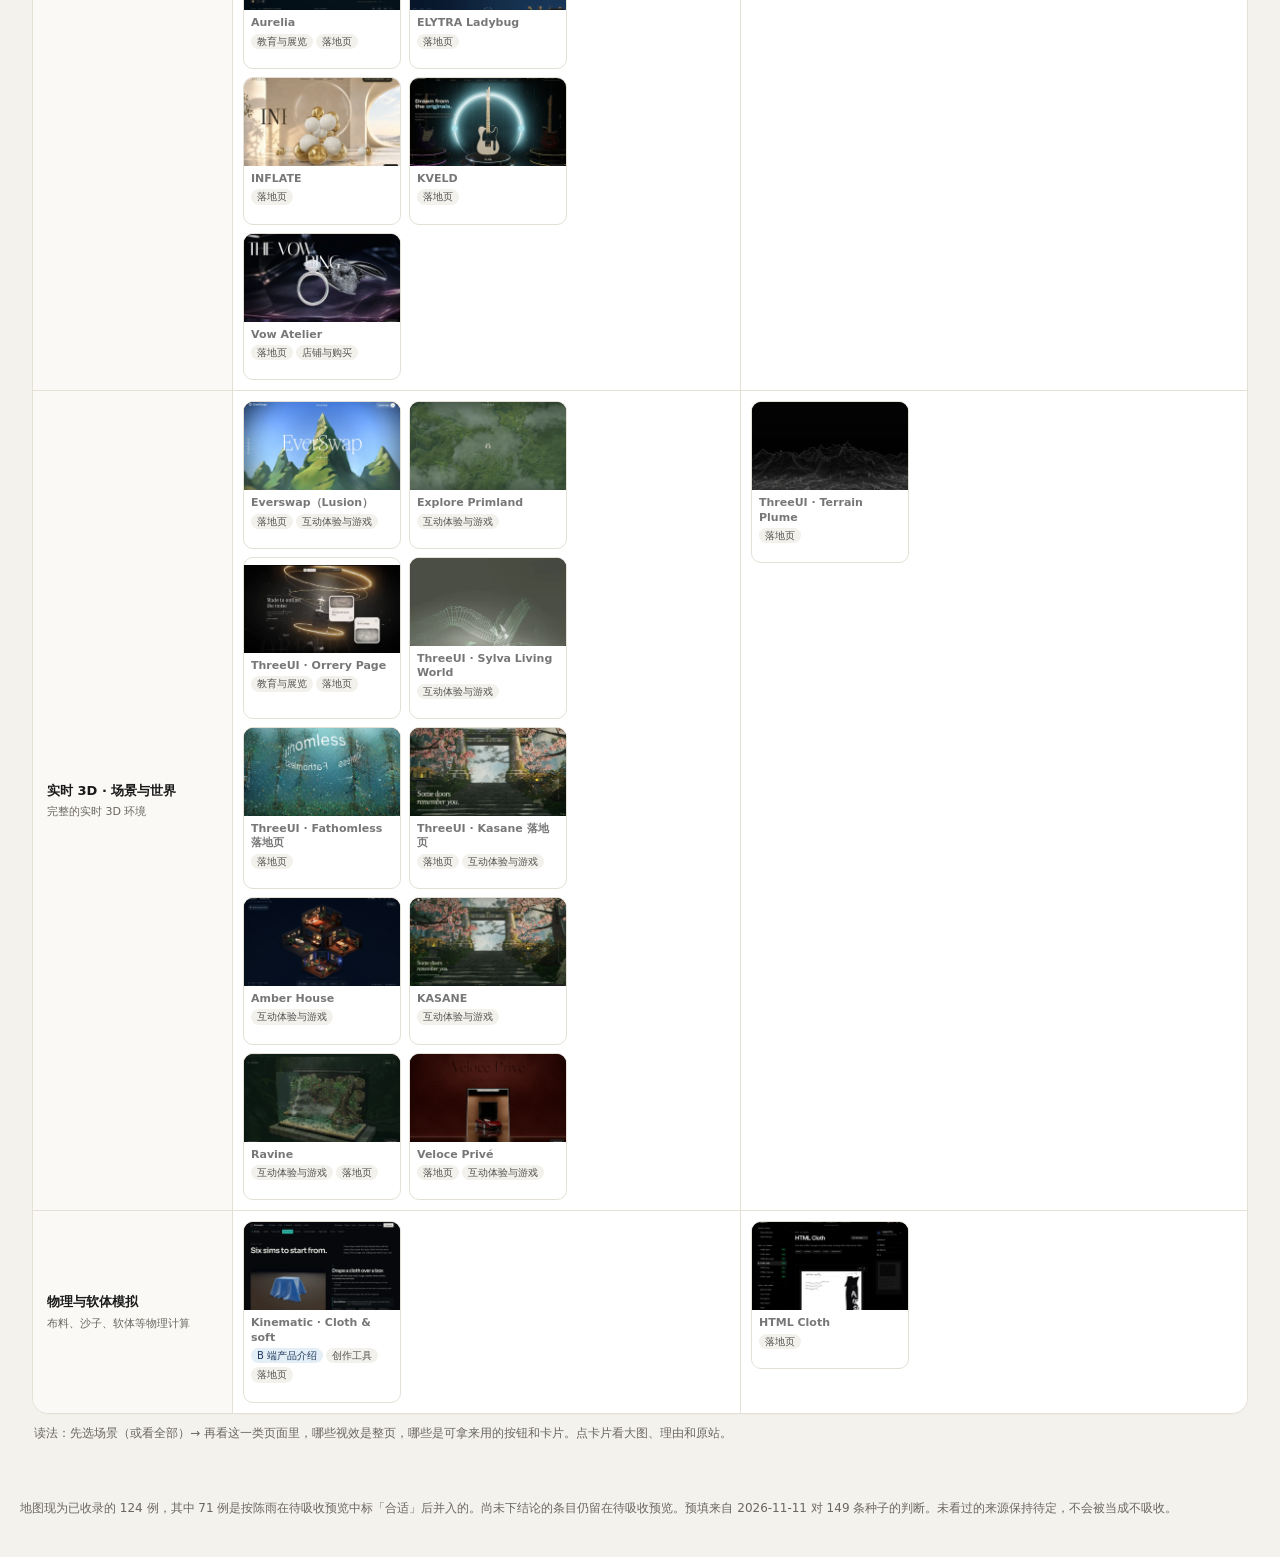
==== commit ed7728b7: "Add 71 cases Chenyu marked suitable into the living panoramic map." ====
--- a/index.html
+++ b/index.html
@@ -276,21 +276,22 @@
 
 </style>
 <link rel="stylesheet" href="shared/annotate.css">
+<script src="shared/export-notes.js?v=20261111e"></script>
 </head>
 <body class="show-map">
 <header class="shell-top">
   <div class="shell-wrap">
     <h1>H5 高阶视效 · 全景地图</h1>
-    <p class="shell-lead">这是可分享的活页。点<strong>视效地图</strong>看已收录的 53 例；点<strong>待吸收预览</strong>看尚未并入地图的建议吸收；点<strong>来源</strong>看清单里哪些已看过、已吸收或不吸收。页面更新后刷新即可看到最新内容。右上角先写署名，再在卡片上标「看过了」或写批注，点按即记下，不用另找保存按钮。目前先记在这台电脑的浏览器里，共享同步尚未接通。</p>
+    <p class="shell-lead">这是可分享的活页。点<strong>视效地图</strong>看已收录的 124 例；点<strong>待吸收预览</strong>看尚未并入地图的建议吸收；点<strong>来源</strong>看清单里哪些已看过、已吸收或不吸收。页面更新后刷新即可看到最新内容。右上角先写署名，再在卡片上标「看过了」或写批注，点按即记下，不用另找保存按钮。目前先记在这台电脑的浏览器里，共享同步尚未接通。</p>
     <div class="pane-switch">
       <button class="pane-btn on" type="button" data-pane="map">视效地图<span class="n" id="map-count"></span></button>
-      <a class="pane-btn" href="preview/">待吸收预览<span class="n">112</span></a>
+      <a class="pane-btn" href="preview/">待吸收预览<span class="n">30</span></a>
       <button class="pane-btn" type="button" data-pane="sources">来源<span class="n" id="src-count"></span></button>
       <div class="live-who">
         <label for="anno-name">署名</label>
         <input id="anno-name" type="text" maxlength="40" placeholder="你的名字" autocomplete="nickname">
         <span class="live-sync" id="anno-sync"></span>
-          <button type="button" id="btn-export-notes">导出批注</button>
+          <button type="button" id="btn-export-notes" onclick="if(window.exportH5VfxNotes){exportH5VfxNotes();}return false;">导出批注</button>
       </div>
     </div>
     <div id="src-toolbar">
@@ -315,7 +316,7 @@
 
 <section id="pane-map">
   <div class="page">
-    <p class="kicker">在你标过「合适」的 44 个基础上，按同一标准又收了新案例；标「不合适」的 105 个没有放回来</p>
+    <p class="kicker">收入了你标过「合适」的 44 个种子，以及这次在待吸收预览里标「合适」的 71 条；标「不合适」的没有放进来</p>
     <h1>视效地图 · 场景页签</h1>
     <p class="lead">上面一排是场景（横轴）。表本身只有两列：整页，和按钮、卡片、局部材质这样的组件。点某个场景，只看「这类 H5 会用到哪些视效」。选「全部」时，每张卡片上带着场景标签。B 端产品介绍是落地页下的子标签，不是单独一列。空格子如实留空。</p>
     <div class="map">
@@ -346,7 +347,7 @@
 
 <div id="m"><div class="box" id="box"></div></div>
 <footer class="shell-foot">
-  地图仍是已收录的 53 例，待吸收预览尚未并入地图。预填来自 2026-11-11 对 149 条种子的判断。未看过的来源保持待定，不会被当成不吸收。
+  地图现为已收录的 124 例，其中 71 例是按陈雨在待吸收预览中标「合适」后并入的。尚未下结论的条目仍留在待吸收预览。预填来自 2026-11-11 对 149 条种子的判断。未看过的来源保持待定，不会被当成不吸收。
 </footer>
 <input id="import-file" type="file" accept="application/json,.json" hidden>
 <script src="data/meta.js"></script>
@@ -359,7 +360,7 @@
 <script src="app-map.js"></script>
 <script src="app-sources.js"></script>
 <script src="shared/config.js"></script>
-<script src="shared/annotate.js"></script>
+<script src="shared/annotate.js?v=20261111e"></script>
 <script>
 (function(){
   function setPane(name){
